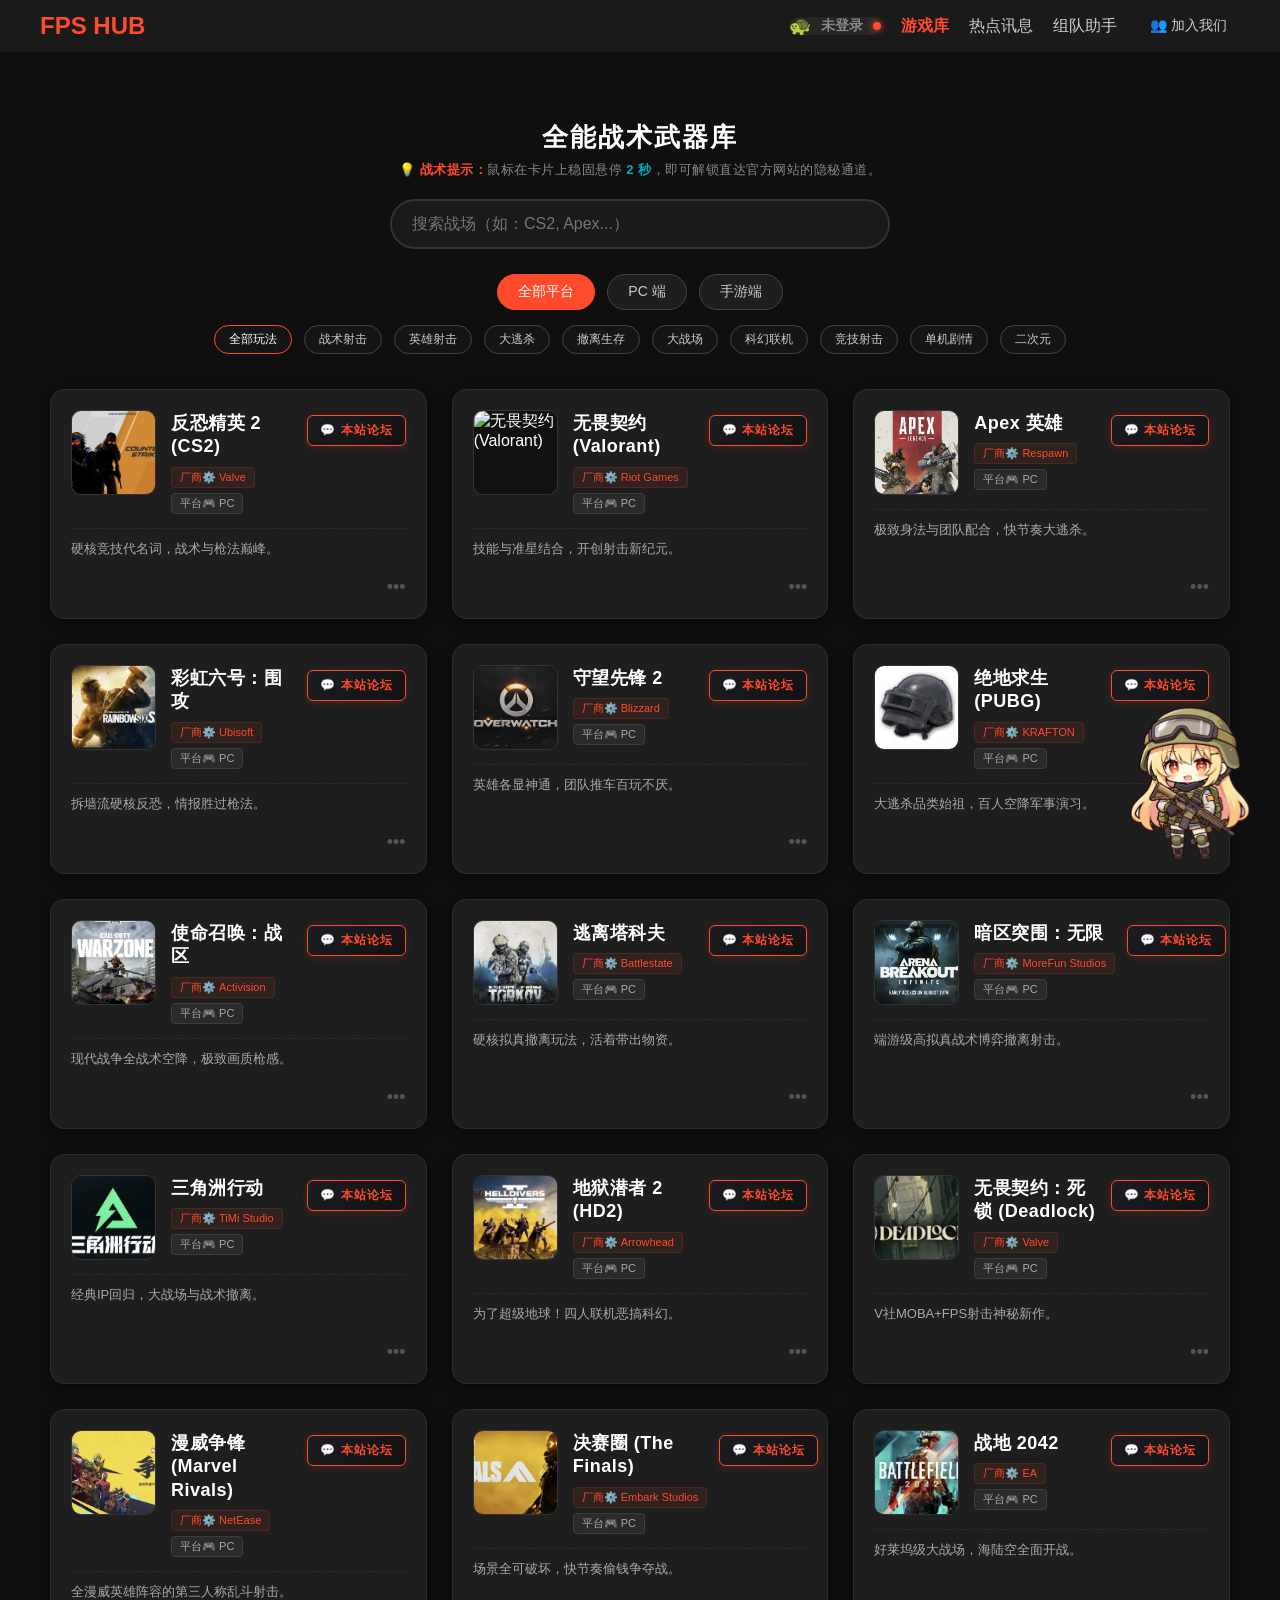
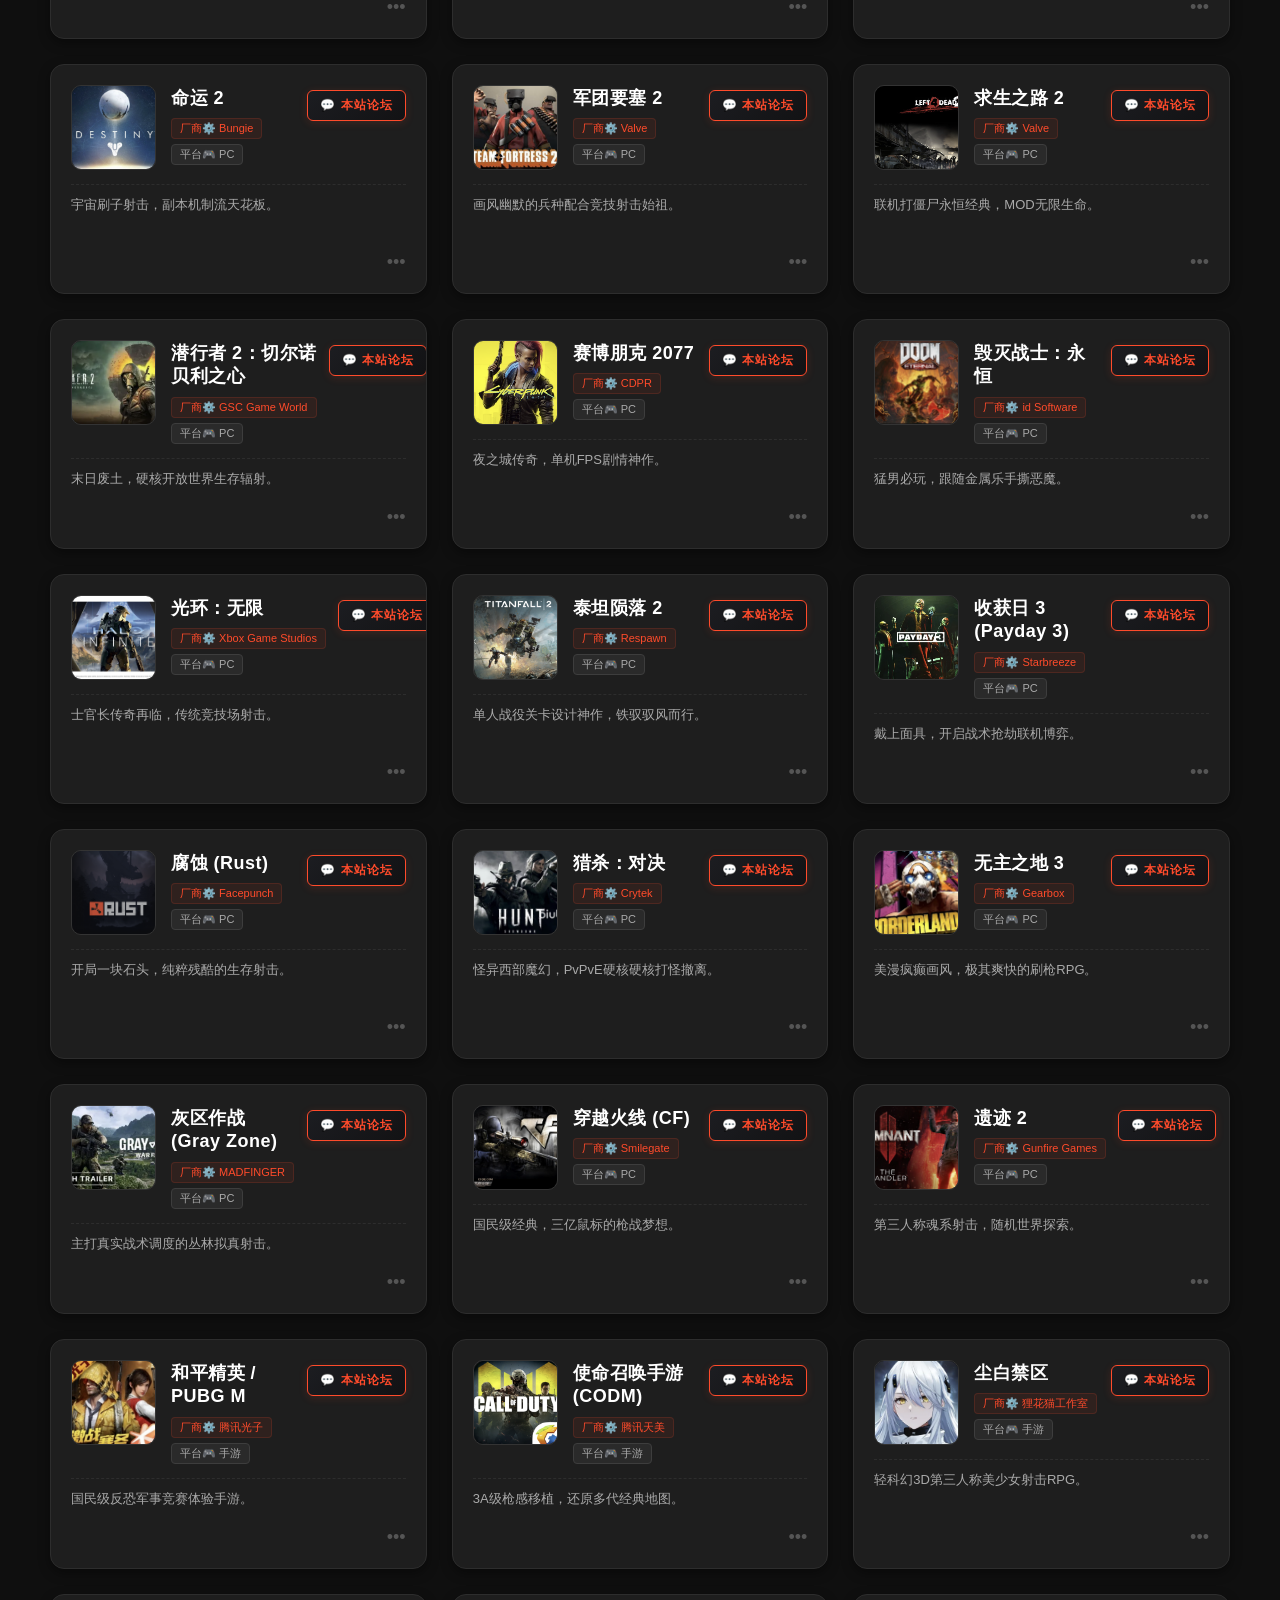
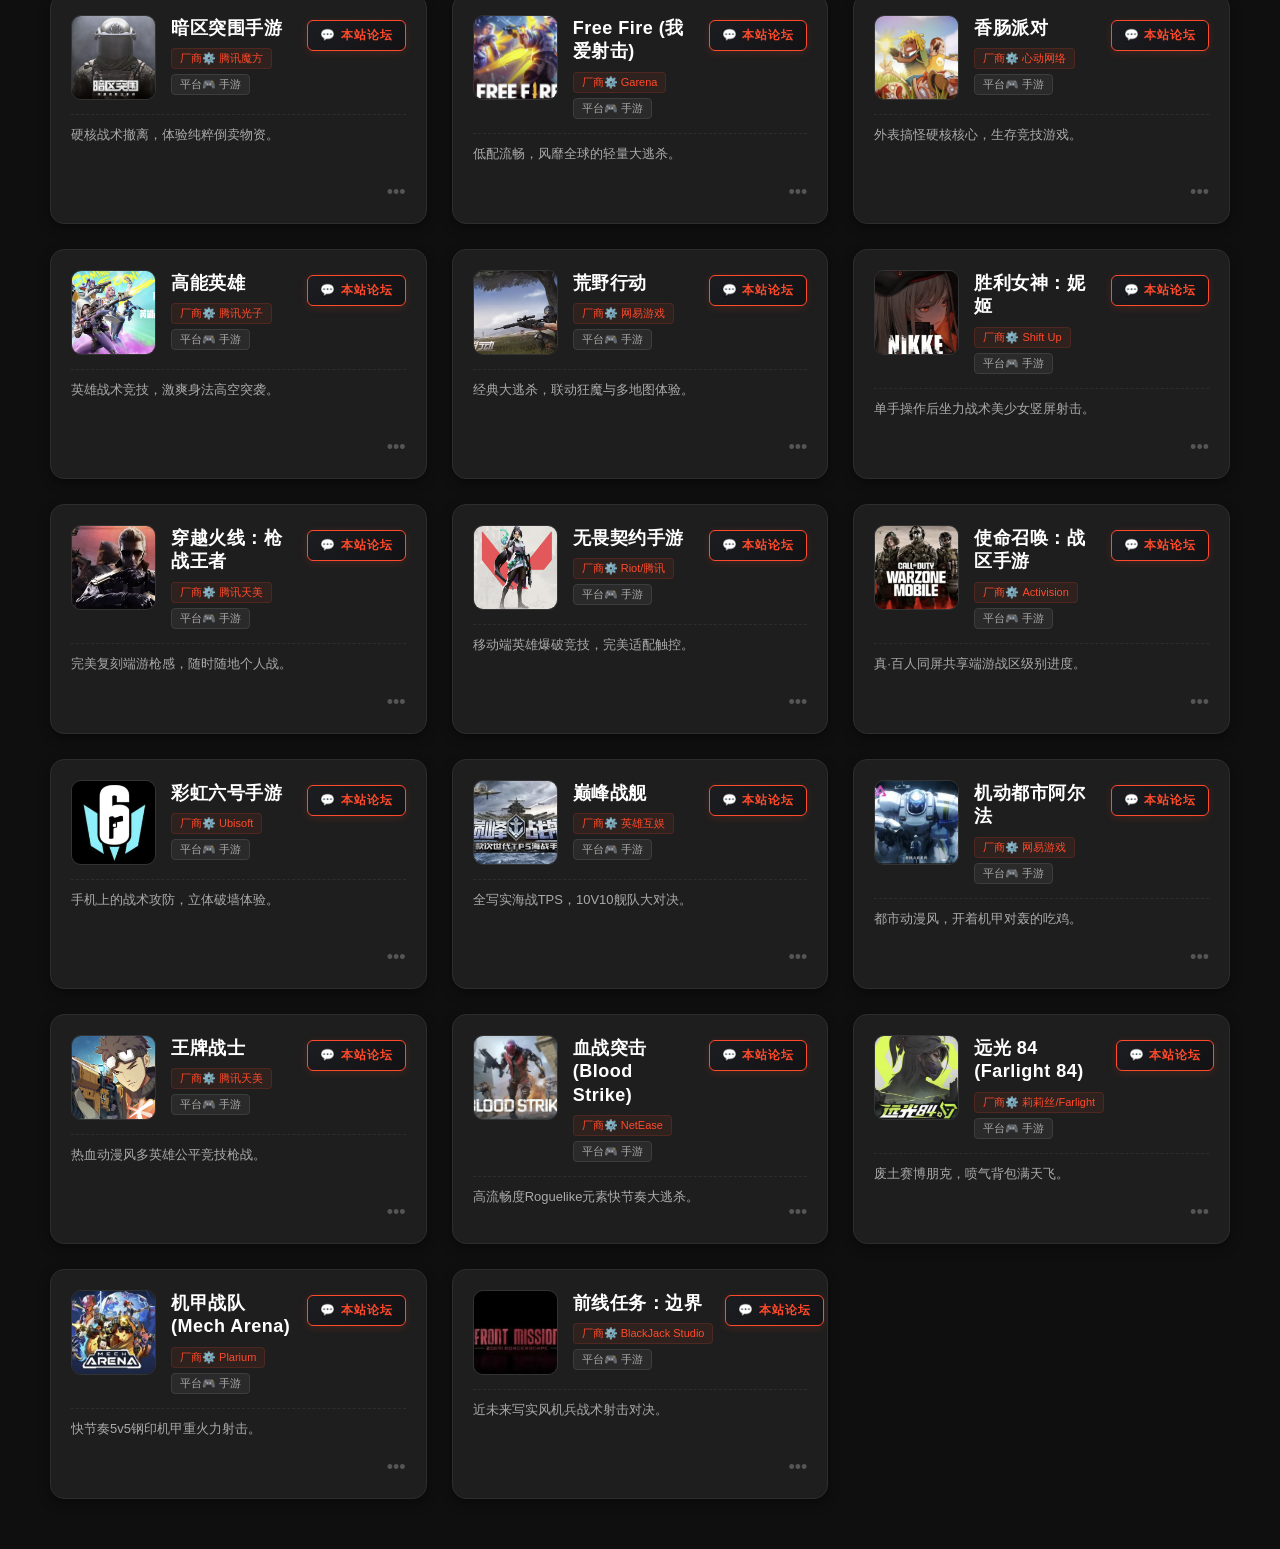
==== games.html @ 97d1cbc4 "Add files via upload" ====
<!DOCTYPE html>
<html lang="zh-CN">
<head>
    <meta charset="UTF-8">
    <meta name="viewport" content="width=device-width, initial-scale=1.0">
    <title>游戏库中心 | FPS Hub</title>
    <link rel="stylesheet" href="./assets/css/style.css">
</head>
<body>
    <nav class="navbar">
        <div class="logo">
            <a href="index.html" style="color: inherit; text-decoration: none;">FPS HUB</a>
        </div>
        
        <ul class="nav-links" style="display: flex; align-items: center; gap: 20px;">
            <li id="userStatusWidget" style="display: flex; align-items: center; gap: 10px; padding: 5px 10px; background: rgba(255,255,255,0.05); border-radius: 20px;">
                <span id="widgetAvatar" style="font-size: 18px; line-height: 1;">🐢</span>
                <span id="widgetUsername" style="color: #ccc; font-size: 14px; font-weight: bold;">未登录</span>
                <span id="widgetDot" style="width: 8px; height: 8px; background-color: #ff4b2b; border-radius: 50%; display: inline-block; box-shadow: 0 0 8px #ff4b2b;"></span>
            </li>

            <li><a href="games.html" style="color: #ff4b2b; font-weight: bold;">游戏库</a></li>
            <li><a href="news.html">热点讯息</a></li>
            <li><a href="match.html">组队助手</a></li>
            
            <li class="nav-join-container">
                <a href="join.html" class="nav-join-btn">👥 加入我们</a>
                
                <div class="nav-join-submenu">
                    <a href="https://qun.qq.com/universal-share/share?ac=1&authKey=jXjnaJmZs3zAfgapzyHPp2ZwPc4QVpMNlYr9Yfo%2BTB949tJ5hzfJ44ekNzn6M8ta&busi_data=eyJncm91cENvZGUiOiI3MDMzOTYwMDYiLCJ0b2tlbiI6IjlsbFM5RTBqVzRQOWlpcWo5WTJKZWQyQnJJNkxzL1hSN0FnbUQyYXUrUEw5eThXWmM2a3VFT09YQXBnSmYzNUQiLCJ1aW4iOiIzNjYxNjg2NTkifQ%3D%3D&data=ZD-B5qIyFcmCADhrLnzD6G_YA5h3e3gyh0UAQoWv2PFkTdUh4Z1ByCwwE3GEmBjM2tm8iiduB4C0uLNukjzBGw&svctype=4&tempid=h5_group_info" target="_blank" class="submenu-item qq-item">
                        <span class="item-icon">💬</span> QQ 交流主群
                    </a>

                    <a href="https://t.me/fps_hub1001" target="_blank" class="submenu-item tg-item">
                         <span class="item-icon">✈️</span> Telegram 频道
                    </a>

                    <a href="https://discord.gg/Z62Keahzv" target="_blank" class="submenu-item discord-item">
                        <span class="item-icon">🎮</span> Discord 社区
                    </a>

                    <a href="https://kook.top/你的真实KOOK链接" target="_blank" class="submenu-item kook-item">
                        <span class="item-icon">🎙️</span> KOOK （未开放
                    </a>
                </div>
            </li>
        </ul>
    </nav>

    <div class="filter-panel">
        <div style="text-align: center; margin-bottom: 20px; font-family: 'Segoe UI', sans-serif;">
            <h1 style="color: #fff; font-size: 26px; letter-spacing: 2px; margin-bottom: 6px; font-weight: bold;">全能战术武器库</h1>
            <p style="color: #888; font-size: 13px; letter-spacing: 0.5px; margin: 0;">
                💡 <span style="color: #ff4b2b; font-weight: bold;">战术提示：</span>鼠标在卡片上稳固悬停 <span style="color: #00adb5; font-weight: bold;">2 秒</span>，即可解锁直达官方网站的隐秘通道。
            </p>
        </div>

        <div class="search-container">
            <input type="text" id="searchInput" placeholder="搜索战场（如：CS2, Apex...）">
            <span class="clear-search" id="clearSearch">&times;</span>
        </div>

        <div class="main-tags">
            <button class="tag-btn active" data-type="all">全部平台</button>
            <button class="tag-btn" data-type="PC">PC 端</button>
            <button class="tag-btn" data-type="手游">手游端</button>
        </div>

        <div class="sub-tags" id="subTagContainer"></div>
    </div>

    <section class="games-library">
        <div class="library-grid" id="libraryGrid"></div>
        <div class="no-results" id="noResults">🚫 抱歉，军械库暂未收录该战场</div>
    </section>

    <div class="toast" id="toast"></div>

    <script src="./assets/js/main.js"></script>
    <script src="./assets/js/games-data.js"></script>
    <script src="./assets/js/games.js"></script>
</body>
</html>
---- assets/css/style.css ----
* {
    margin: 0;
    padding: 0;
    box-sizing: border-box;
    font-family: 'Segoe UI', sans-serif;
}

body {
    background-color: #0f0f0f;
    color: #ffffff;
}

/* ---------- 导航栏 ---------- */
.navbar {
    display: flex;
    justify-content: space-between;
    align-items: center;
    padding: 10px 40px;
    background: #1a1a1a;
    position: fixed;
    top: 0;
    left: 0;
    width: 100%;
    z-index: 10000;
}

.logo {
    font-size: 24px;
    font-weight: bold;
    color: #ff4b2b;
}

.nav-links {
    list-style: none;
    display: flex;
    align-items: center;
    gap: 24px;
}

.nav-links li {
    margin: 0 !important;
    padding: 0 !important;
}

.nav-links a {
    text-decoration: none;
    color: #ccc;
    transition: 0.3s;
}

.nav-links a:hover {
    color: #ff4b2b;
}

/* 加入我们 悬浮菜单 */
.nav-join-container {
    position: relative;
    display: inline-block;
    padding: 5px 0;
    z-index: 9999;
}

.nav-join-btn {
    display: inline-block;
    padding: 6px 12px;
    color: #aaaaaa;
    text-decoration: none;
    font-size: 14px;
    font-weight: 500;
    border: 1px solid transparent;
    border-radius: 6px;
    background: transparent;
    transition: all 0.3s ease;
    transition-delay: 0.2s;
}

.nav-join-container:hover .nav-join-btn {
    color: #ffffff;
    background: rgba(0, 102, 204, 0.1);
    border-color: #0066cc;
    box-shadow: 0 0 12px rgba(0, 102, 204, 0.4);
    transition-delay: 0.3s;
}

.nav-join-submenu {
    position: absolute;
    top: 100%;
    left: 50%;
    transform: translateX(-50%) translateY(-10px);
    width: 160px;
    background: rgba(20, 20, 25, 0.95);
    border: 1px solid #0066cc;
    border-radius: 8px;
    padding: 6px 0;
    box-shadow: 0 10px 30px rgba(0, 0, 0, 0.7), 0 0 15px rgba(0, 102, 204, 0.2);
    opacity: 0;
    pointer-events: none;
    transition: transform 0.3s ease, opacity 0.3s ease;
    transition-delay: 0.2s;
    z-index: 9999;
}

.nav-join-container:hover .nav-join-submenu {
    opacity: 1;
    pointer-events: auto;
    transform: translateX(-50%) translateY(0);
    transition-delay: 0.3s;
}

.submenu-item {
    display: flex;
    align-items: center;
    padding: 10px 16px;
    color: #cccccc;
    text-decoration: none;
    font-size: 13px;
    transition: all 0.2s ease;
}

.submenu-item .item-icon {
    margin-right: 8px;
    font-size: 14px;
}

.submenu-item:hover {
    color: #ffffff;
    background: rgba(0, 102, 204, 0.2);
    padding-left: 20px;
}

/* ---------- 英雄区 ---------- */
.hero {
    height: 60vh;
    padding-top: 74px;
    background: linear-gradient(rgba(0,0,0,0.7), rgba(0,0,0,0.7)), url('../images/toutu.png');
    background-size: cover;
    background-position: center;
    display: flex;
    align-items: center;
    justify-content: center;
    text-align: center;
}

/* ---------- 通用按钮 ---------- */
.btn {
    display: inline-block;
    margin-top: 20px;
    padding: 12px 30px;
    background: #ff4b2b;
    color: white;
    text-decoration: none;
    border-radius: 5px;
    font-weight: bold;
    transition: transform 0.2s ease, background 0.2s ease;
}

.btn:hover {
    transform: scale(1.05);
    background: #ff6247;
}

/* ---------- 首页游戏卡片（旧样式，保留） ---------- */
.games {
    padding: 50px;
    text-align: center;
}

.game-grid {
    display: grid;
    grid-template-columns: repeat(auto-fit, minmax(250px, 1fr));
    gap: 20px;
    margin-top: 30px;
}

.game-card {
    background: #1e1e1e;
    padding: 30px;
    border-radius: 10px;
    border-bottom: 4px solid #ff4b2b;
    transition: transform 0.3s;
}

.game-card:hover {
    transform: translateY(-10px);
}

.view-more-container {
    text-align: center;
    margin: 40px 0 20px;
}

.view-more-btn {
    display: inline-block;
    padding: 12px 35px;
    background: transparent;
    color: #ff4b2b;
    border: 2px solid #ff4b2b;
    border-radius: 30px;
    font-size: 15px;
    font-weight: bold;
    text-decoration: none;
    transition: all 0.3s ease;
}

.view-more-btn:hover {
    background: #ff4b2b;
    color: white;
    box-shadow: 0 0 20px rgba(255, 75, 43, 0.4);
    transform: translateY(-2px);
}

/* 主页游戏卡片霓虹光晕（如果需要保留） */
.home-game-card {
    background: #1a1a1a;
    border-radius: 12px;
    border: 1px solid #2a2a2a;
    transition: all 0.4s cubic-bezier(0.25, 0.8, 0.25, 1);
    position: relative;
    z-index: 1;
}

.home-game-card:hover {
    transform: translateY(-10px) scale(1.04);
    border-color: #00adb5;
    box-shadow: 0 20px 40px rgba(0, 0, 0, 0.6), 
                0 0 25px rgba(0, 173, 181, 0.3),
                0 0 50px rgba(0, 173, 181, 0.1);
}

/* ---------- 登录弹窗 ---------- */
.modal-overlay {
    position: fixed;
    top: 0;
    left: 0;
    width: 100%;
    height: 100%;
    background: rgba(0, 0, 0, 0.85);
    display: flex;
    align-items: center;
    justify-content: center;
    z-index: 1000;
    opacity: 0;
    pointer-events: none;
    transition: opacity 0.3s ease;
}

.modal-overlay.active {
    opacity: 1;
    pointer-events: auto;
}

.login-box {
    background: #1a1a1a;
    padding: 40px;
    border-radius: 12px;
    width: 100%;
    max-width: 400px;
    border: 1px solid #333;
    box-shadow: 0 0 20px rgba(255, 75, 43, 0.2);
    position: relative;
}

.close-btn {
    position: absolute;
    top: 15px;
    right: 20px;
    font-size: 24px;
    color: #666;
    cursor: pointer;
    transition: color 0.2s;
}

.close-btn:hover {
    color: #ff4b2b;
}

.login-box h2 {
    margin-bottom: 25px;
    color: #ff4b2b;
}

.input-group {
    margin-bottom: 20px;
    text-align: left;
}

.input-group label {
    display: block;
    margin-bottom: 8px;
    font-size: 14px;
    color: #aaa;
}

.input-group input {
    width: 100%;
    padding: 12px;
    background: #0f0f0f;
    border: 1px solid #444;
    border-radius: 6px;
    color: white;
    outline: none;
}

.input-group input:focus {
    border-color: #ff4b2b;
}

.form-links {
    display: flex;
    justify-content: space-between;
    margin-bottom: 20px;
    font-size: 13px;
}

.form-links a {
    color: #ff4b2b;
    text-decoration: none;
}

.form-links a:hover {
    text-decoration: underline;
}

.submit-btn {
    width: 100%;
    padding: 12px;
    background: #ff4b2b;
    color: white;
    border: none;
    border-radius: 6px;
    font-weight: bold;
    cursor: pointer;
    transition: 0.2s;
}

.submit-btn:hover {
    background: #ff6247;
}

/* 滑块验证码 */
.captcha-container {
    margin-bottom: 20px;
    background: #0f0f0f;
    padding: 10px;
    border-radius: 6px;
    border: 1px solid #333;
}

.captcha-track {
    height: 40px;
    background: #222;
    border-radius: 20px;
    position: relative;
    display: flex;
    align-items: center;
    justify-content: center;
    color: #666;
    font-size: 13px;
    user-select: none;
}

.captcha-slider {
    width: 40px;
    height: 40px;
    background: #ff4b2b;
    border-radius: 50%;
    position: absolute;
    left: 0;
    top: 0;
    cursor: grab;
    display: flex;
    align-items: center;
    justify-content: center;
    color: white;
    font-weight: bold;
    transition: background 0.2s;
}

.captcha-slider:active {
    cursor: grabbing;
}

.captcha-track.success {
    background: #2e7d32;
    color: #fff;
}

.captcha-track.success .captcha-slider {
    background: #4caf50;
    cursor: not-allowed;
}

/* ---------- 游戏库筛选区 ---------- */
.filter-panel {
    margin-top: 100px;
    padding: 20px 50px;
    text-align: center;
}

.search-container {
    position: relative;
    max-width: 500px;
    margin: 0 auto 25px;
}

.search-container input {
    width: 100%;
    padding: 14px 45px 14px 20px;
    background: #1a1a1a;
    border: 2px solid #333;
    border-radius: 30px;
    color: white;
    font-size: 16px;
    outline: none;
    transition: 0.3s;
}

.search-container input:focus {
    border-color: #ff4b2b;
}

.clear-search {
    position: absolute;
    right: 20px;
    top: 50%;
    transform: translateY(-50%);
    font-size: 22px;
    color: #666;
    cursor: pointer;
    display: none;
}

.clear-search:hover {
    color: white;
}

.main-tags,
.sub-tags {
    margin-bottom: 15px;
    display: flex;
    justify-content: center;
    gap: 12px;
    flex-wrap: wrap;
}

.tag-btn {
    padding: 8px 20px;
    background: #1e1e1e;
    border: 1px solid #444;
    color: #ccc;
    border-radius: 20px;
    cursor: pointer;
    font-size: 14px;
    transition: 0.2s;
}

.tag-btn:hover,
.tag-btn.active {
    background: #ff4b2b;
    border-color: #ff4b2b;
    color: white;
}

.sub-tags .tag-btn {
    font-size: 12px;
    background: #151515;
    padding: 5px 14px;
}

/* ---------- 游戏库卡片网格 ---------- */
.games-library {
    padding: 0 50px 50px;
}

.library-grid {
    display: grid;
    grid-template-columns: repeat(auto-fit, minmax(340px, 1fr));
    gap: 25px;
}

/* ---------- 游戏大卡片（所有状态合并，无重复） ---------- */
.game-big-card {
    position: relative;
    overflow: hidden;
    background: #1e1e1e;
    border-radius: 14px;
    padding: 20px;
    border: 1px solid #2d2d2d;
    display: flex;
    flex-direction: column;
    justify-content: space-between;
    height: 230px;
    box-shadow: 0 4px 12px rgba(0, 0, 0, 0.4);
    transition: transform 0.3s cubic-bezier(0.25, 0.8, 0.25, 1),
                background-color 0.3s ease,
                box-shadow 0.3s ease,
                border-color 0.3s ease;
}

.game-big-card:hover {
    transform: translateY(-8px);
    background: #262626;
    border-color: #ff4b2b;
    box-shadow: 0 16px 32px rgba(0, 0, 0, 0.6), 0 4px 20px rgba(255, 75, 43, 0.2);
}

/* 收藏金色样式 */
.game-big-card.starred {
    border-color: #ffd700;
    box-shadow: 0 4px 15px rgba(255, 215, 0, 0.15);
}

.game-big-card.starred:hover {
    box-shadow: 0 16px 32px rgba(0, 0, 0, 0.6), 0 4px 20px rgba(255, 215, 0, 0.25);
}

.game-big-card.starred .star-icon {
    color: #ffd700 !important;
}

/* 卡片内部内容（虚化层） */
.card-inner-content {
    transition: filter 0.5s ease, opacity 0.5s ease;
    transition-delay: 0s;
}


/* 悬停显示的双按钮遮罩 */
.game-hover-overlay {
    position: absolute;
    top: 0;
    left: 0;
    width: 100%;
    height: 100%;
    background: rgba(10, 10, 12, 0.2);
    display: flex;
    align-items: center;
    justify-content: center;
    z-index: 10;
    opacity: 0;
    pointer-events: none;
    transition: opacity 0.5s ease;
    transition-delay: 0s;
}

.game-big-card:hover .game-hover-overlay {
    opacity: 1;
    pointer-events: auto;
    transition-delay: 1s;
}

.overlay-btn-group {
    display: flex;
    flex-direction: column;
    gap: 15px;
    width: 70%;
}

.overlay-btn {
    padding: 12px 20px;
    border-radius: 8px;
    font-weight: bold;
    font-size: 14px;
    cursor: pointer;
    border: none;
    letter-spacing: 1px;
    transition: all 0.2s ease;
    box-shadow: 0 4px 15px rgba(0, 0, 0, 0.5);
}

.forum-btn {
    background: linear-gradient(135deg, #00adb5, #00fff2);
    color: #000;
}

.forum-btn:hover {
    box-shadow: 0 0 15px rgba(0, 173, 181, 0.6);
    transform: translateY(-2px);
}

.official-btn {
    background: linear-gradient(135deg, #ff4b2b, #ff416c);
    color: #fff;
}

.official-btn:hover {
    box-shadow: 0 0 15px rgba(255, 75, 43, 0.6);
    transform: translateY(-2px);
}

/* 卡片主体布局 */
.card-main-body {
    display: flex;
    align-items: flex-start;
    gap: 16px;
}

.game-img-wrapper {
    width: 85px;
    height: 85px;
    border-radius: 10px;
    overflow: hidden;
    flex-shrink: 0;
    background: #111;
    border: 1px solid #333;
}

.game-card-img {
    width: 100%;
    height: 100%;
    object-fit: cover;
    transition: transform 0.5s cubic-bezier(0.25, 0.8, 0.25, 1);
}

.game-big-card:hover .game-card-img {
    transform: scale(1.08);
}

.card-right-info {
    display: flex;
    flex-direction: column;
    gap: 8px;
    text-align: left;
}

.game-card-title {
    font-size: 18px;
    font-weight: 700;
    color: #ffffff;
    line-height: 1.3;
    letter-spacing: 0.5px;
}

.game-card-meta {
    display: flex;
    flex-direction: column;
    gap: 5px;
}

.meta-dev {
    font-size: 11px;
    color: #ff4b2b;
    background: rgba(255, 75, 43, 0.08);
    padding: 2px 8px;
    border-radius: 4px;
    width: max-content;
    border: 1px solid rgba(255, 75, 43, 0.15);
}

.meta-platform {
    font-size: 11px;
    color: #aaa;
    background: #2a2a2a;
    padding: 2px 8px;
    border-radius: 4px;
    width: max-content;
    border: 1px solid #3d3d3d;
}

.game-card-desc {
    font-size: 13px;
    color: #aaaaaa;
    text-align: left;
    line-height: 1.5;
    margin-top: 15px;
    padding-top: 10px;
    border-top: 1px dashed #2d2d2d;
    display: -webkit-box;
    -webkit-line-clamp: 2;
    -webkit-box-orient: vertical;
    overflow: hidden;
}

/* 右下角三个点与菜单 */
.card-actions {
    position: absolute;
    bottom: 15px;
    right: 15px;
    z-index: 20;
    pointer-events: auto;
}

.three-dots {
    font-size: 18px;
    color: #555;
    cursor: pointer;
    padding: 5px;
    user-select: none;
    transition: color 0.2s;
}

.three-dots:hover {
    color: #ff4b2b;
}

.action-menu {
    position: absolute;
    bottom: 30px;
    right: 0;
    background: #252525;
    border: 1px solid #3d3d3d;
    border-radius: 8px;
    width: 110px;
    box-shadow: 0 10px 25px rgba(0,0,0,0.5);
    display: none;
    z-index: 30;
    overflow: hidden;
}

.card-actions:hover .action-menu {
    display: block;
}

.menu-item {
    padding: 10px 12px;
    font-size: 12px;
    color: #ccc;
    cursor: pointer;
    display: flex;
    align-items: center;
    gap: 8px;
    transition: 0.2s;
}

.menu-item:hover {
    background: #ff4b2b;
    color: white;
}

/* 无结果提示 */
.no-results {
    display: none;
    text-align: center;
    font-size: 18px;
    color: #666;
    padding: 50px 0;
}

/* Toast 提示 */
.toast {
    position: fixed;
    bottom: 30px;
    right: 30px;
    background: #2e7d32;
    color: white;
    padding: 12px 25px;
    border-radius: 8px;
    font-weight: bold;
    box-shadow: 0 8px 24px rgba(0,0,0,0.4);
    z-index: 2000;
    opacity: 0;
    transform: translateY(20px);
    transition: all 0.3s cubic-bezier(0.25, 0.8, 0.25, 1);
    pointer-events: none;
}

.toast.show {
    opacity: 1;
    transform: translateY(0);
}

/* 可爱弹窗 */
.cute-modal-mask {
    position: fixed;
    top: 0; left: 0; width: 100%; height: 100%;
    background: rgba(0, 0, 0, 0.75);
    backdrop-filter: blur(8px);
    display: flex; justify-content: center; align-items: center;
    z-index: 10000;
    animation: fadeIn 0.3s ease;
}

.cute-modal-box {
    background: #222222;
    border: 2px solid #ff4b2b;
    border-radius: 20px;
    padding: 35px 30px;
    width: 90%; max-width: 400px;
    text-align: center;
    box-shadow: 0 15px 50px rgba(255, 75, 43, 0.3);
    position: relative;
    animation: popIn 0.4s cubic-bezier(0.175, 0.885, 0.32, 1.275);
}

.cute-modal-avatar {
    font-size: 45px; margin-bottom: 15px;
    animation: bounce 2s infinite;
}

.cute-modal-box h3 { color: white; font-size: 20px; margin-bottom: 12px; }
.cute-modal-box p { color: #bbb; font-size: 14px; line-height: 1.6; margin-bottom: 25px; }

.cute-modal-btns { display: flex; flex-direction: column; gap: 12px; }

.cute-btn-primary {
    background: linear-gradient(135deg, #ff4b2b, #ff416c);
    color: white; border: none; padding: 12px; border-radius: 25px;
    font-weight: bold; cursor: pointer; transition: 0.2s; font-size: 14px;
}

.cute-btn-primary:hover {
    transform: translateY(-2px); box-shadow: 0 5px 15px rgba(255, 75, 43, 0.4);
}

.cute-btn-secondary {
    background: transparent; color: #888; border: 1px solid #444;
    padding: 10px; border-radius: 25px; cursor: pointer; transition: 0.2s; font-size: 13px;
}

.cute-btn-secondary:hover {
    color: white; border-color: white; background: #2a2a2a;
}

.cute-modal-mask.fade-out {
    opacity: 0; transform: scale(0.9); transition: all 0.3s ease;
}

@keyframes fadeIn { from { opacity: 0; } to { opacity: 1; } }
@keyframes popIn { from { opacity: 0; transform: scale(0.8); } to { opacity: 1; transform: scale(1); } }
@keyframes bounce { 0%, 100% { transform: translateY(0); } 50% { transform: translateY(-8px); } }

/* ---------- 页脚 ---------- */
footer {
    text-align: center;
    padding: 40px;
    background: #1a1a1a;
    font-size: 14px;
    color: #666;
}
/* 主页扩充专属微特效 */
@keyframes modalSlideUp {
    from {
        transform: translateY(30px);
        opacity: 0;
    }
    to {
        transform: translateY(0);
        opacity: 1;
    }
}

@keyframes pulseGlow {
    0% { transform: scale(1); filter: drop-shadow(0 0 2px rgba(255,255,255,0.1)); }
    100% { transform: scale(1.08); filter: drop-shadow(0 0 15px rgba(0,173,181,0.5)); }
}

/* ==========================================================================
   FPS Hub 主页视觉优化版（修复圆角与悬停 Bug）
   ========================================================================== */

/* 1. 全局公用圆角按钮规范 */
.view-more-btn-cyber {
    display: inline-block;
    padding: 12px 36px;
    border: 1px solid #ff4b2b;
    color: #ff4b2b;
    text-decoration: none;
    font-size: 14px;
    font-weight: bold;
    letter-spacing: 1px;
    border-radius: 25px; /* 统一改为圆润胶囊形态 */
    transition: all 0.3s cubic-bezier(0.25, 0.46, 0.45, 0.94);
}
.view-more-btn-cyber:hover {
    background: #ff4b2b;
    color: #fff !important;
    box-shadow: 0 0 20px rgba(255, 75, 43, 0.4);
    transform: translateY(-2px);
}

/* 2. 传送弹窗按钮圆角优化 */
.cyber-portal-btn {
    display: block;
    padding: 16px;
    font-size: 15px;
    font-weight: bold;
    text-decoration: none;
    border-radius: 8px; /* 柔和圆角 */
    transition: all 0.25s ease;
}
.cyber-portal-btn.official {
    background: #ff4b2b;
    color: #fff;
}
.cyber-portal-btn.official:hover {
    background: #ff6044;
    box-shadow: 0 0 20px rgba(255, 75, 43, 0.4);
    transform: translateY(-2px);
}
.cyber-portal-btn.forum {
    background: #1c1d21;
    color: #ff4b2b;
    border: 1px solid #ff4b2b;
}
.cyber-portal-btn.forum:hover {
    background: rgba(255, 75, 43, 0.08);
    transform: translateY(-2px);
}

/* 3. 组队沙盘按钮圆角化 */
.sandbox-btn-cyber {
    padding: 10px 25px;
    background: #1a1b1f;
    border: 1px solid #333;
    color: #888;
    font-weight: bold;
    font-size: 14px;
    border-radius: 6px; /* 柔和圆角 */
    cursor: pointer;
    transition: all 0.2s ease;
}
.sandbox-btn-cyber:hover, .sandbox-btn-cyber.active {
    background: #ff4b2b;
    border-color: #ff4b2b;
    color: #fff;
    box-shadow: 0 0 15px rgba(255,75,43,0.3);
}

/* 4. 组队助手大呼叫按钮优化 */
.giant-cyber-btn {
    display: inline-block;
    padding: 18px 50px;
    background: #ff4b2b;
    color: #fff;
    font-size: 16px;
    font-weight: bold;
    letter-spacing: 1px;
    text-decoration: none;
    border-radius: 30px; /* 大圆角胶囊设计，完美契合原有UI */
    transition: all 0.3s ease;
    box-shadow: 0 8px 25px rgba(255, 75, 43, 0.25);
}
.giant-cyber-btn:hover {
    transform: translateY(-3px) scale(1.02);
    box-shadow: 0 12px 35px rgba(255, 75, 43, 0.45);
}

/* 5. 加入我们：社交卡片圆角及黑块 Bug 修复 */
.premium-join-card {
    background: linear-gradient(145deg, #121214 0%, #18191d 100%);
    border: 1px solid rgba(255,255,255,0.03);
    padding: 45px 35px;
    width: 280px;
    text-decoration: none;
    display: block;
    border-radius: 12px; /* 匹配整体UI的柔和外框 */
    transition: all 0.4s cubic-bezier(0.165, 0.84, 0.44, 1);
    box-shadow: 0 10px 30px rgba(0,0,0,0.2);
}
.premium-join-card .card-icon {
    font-size: 40px;
    margin-bottom: 20px;
}
.premium-join-card h4 {
    color: #fff;
    font-size: 18px;
    margin: 0 0 12px 0;
}
.premium-join-card p {
    color: #777;
    font-size: 13px;
    line-height: 1.6;
    margin: 0 0 30px 0;
    min-height: 55px;
}

/* 🚨 核心修复：重塑 Action Tag 状态，彻底移除 currentColor 导致的变黑 Bug */
.premium-join-card .action-tag {
    display: inline-block;
    padding: 8px 20px;
    background: transparent;
    border-radius: 20px; /* 胶囊小标签 */
    font-size: 12px;
    font-weight: bold;
    letter-spacing: 1px;
    transition: all 0.3s ease;
}

/* 分门别类的独立悬停配色机制 */
.qq-card .action-tag { border: 1px solid rgba(30,144,255,0.4); color: #1e90ff; }
.tg-card .action-tag { border: 1px solid rgba(0,136,204,0.4); color: #0088cc; }
.discord-card .action-tag { border: 1px solid rgba(88,101,242,0.4); color: #5865F2; }

.premium-join-card:hover {
    transform: translateY(-8px);
}
.qq-card:hover { border-color: #1e90ff; box-shadow: 0 15px 30px rgba(30,144,255,0.15); }
.tg-card:hover { border-color: #0088cc; box-shadow: 0 15px 30px rgba(0,136,204,0.15); }
.discord-card:hover { border-color: #5865F2; box-shadow: 0 15px 30px rgba(88,101,242,0.15); }

/* 悬停时按钮内部着色，保持文字为白色，绝不变黑 */
.qq-card:hover .action-tag { background: #1e90ff; color: #fff !important; }
.tg-card:hover .action-tag { background: #0088cc; color: #fff !important; }
.discord-card:hover .action-tag { background: #5865F2; color: #fff !important; }

/* 确保主页的战场卡片在小屏幕上严格遵循 315px 宽度不被撑开 */
.home-game-card {
    max-width: 315px !important;
    min-width: 280px !important; /* 允许在极小手机屏上略微缩小，但绝不超宽换行 */
}
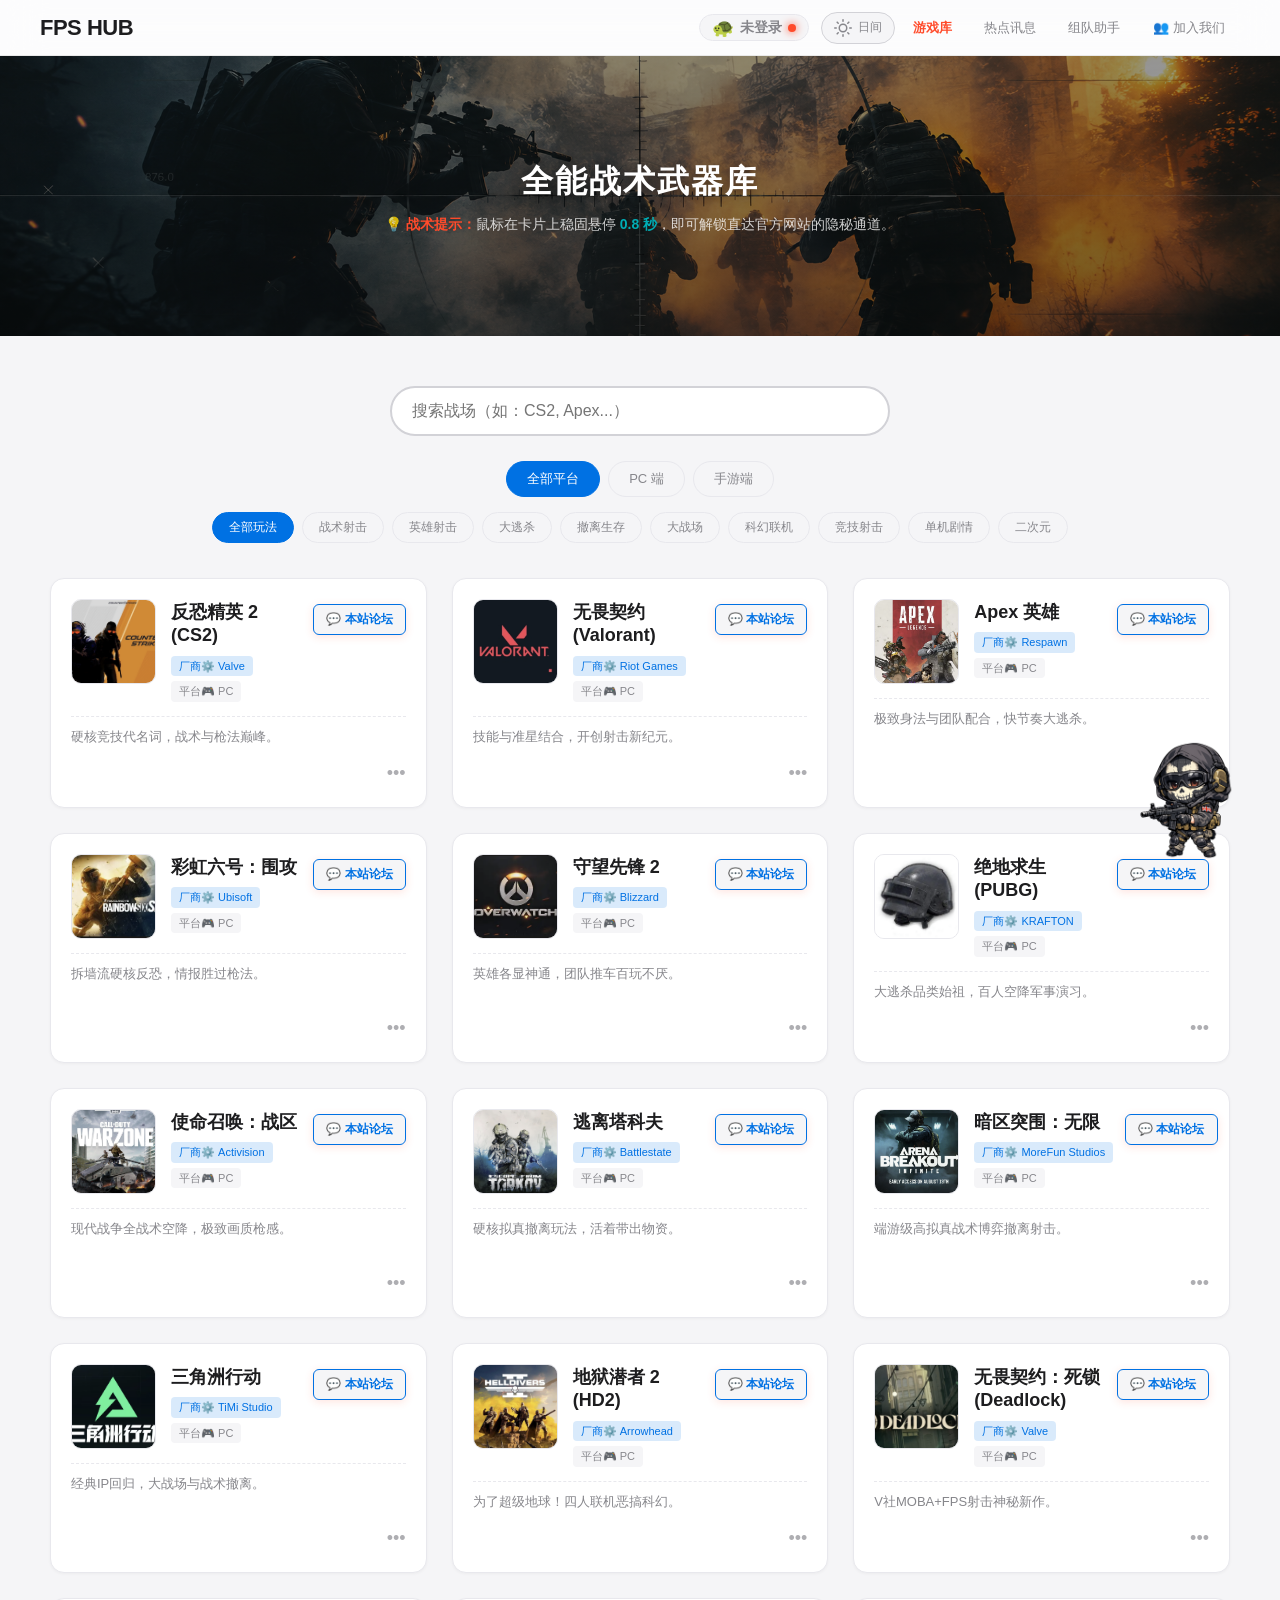
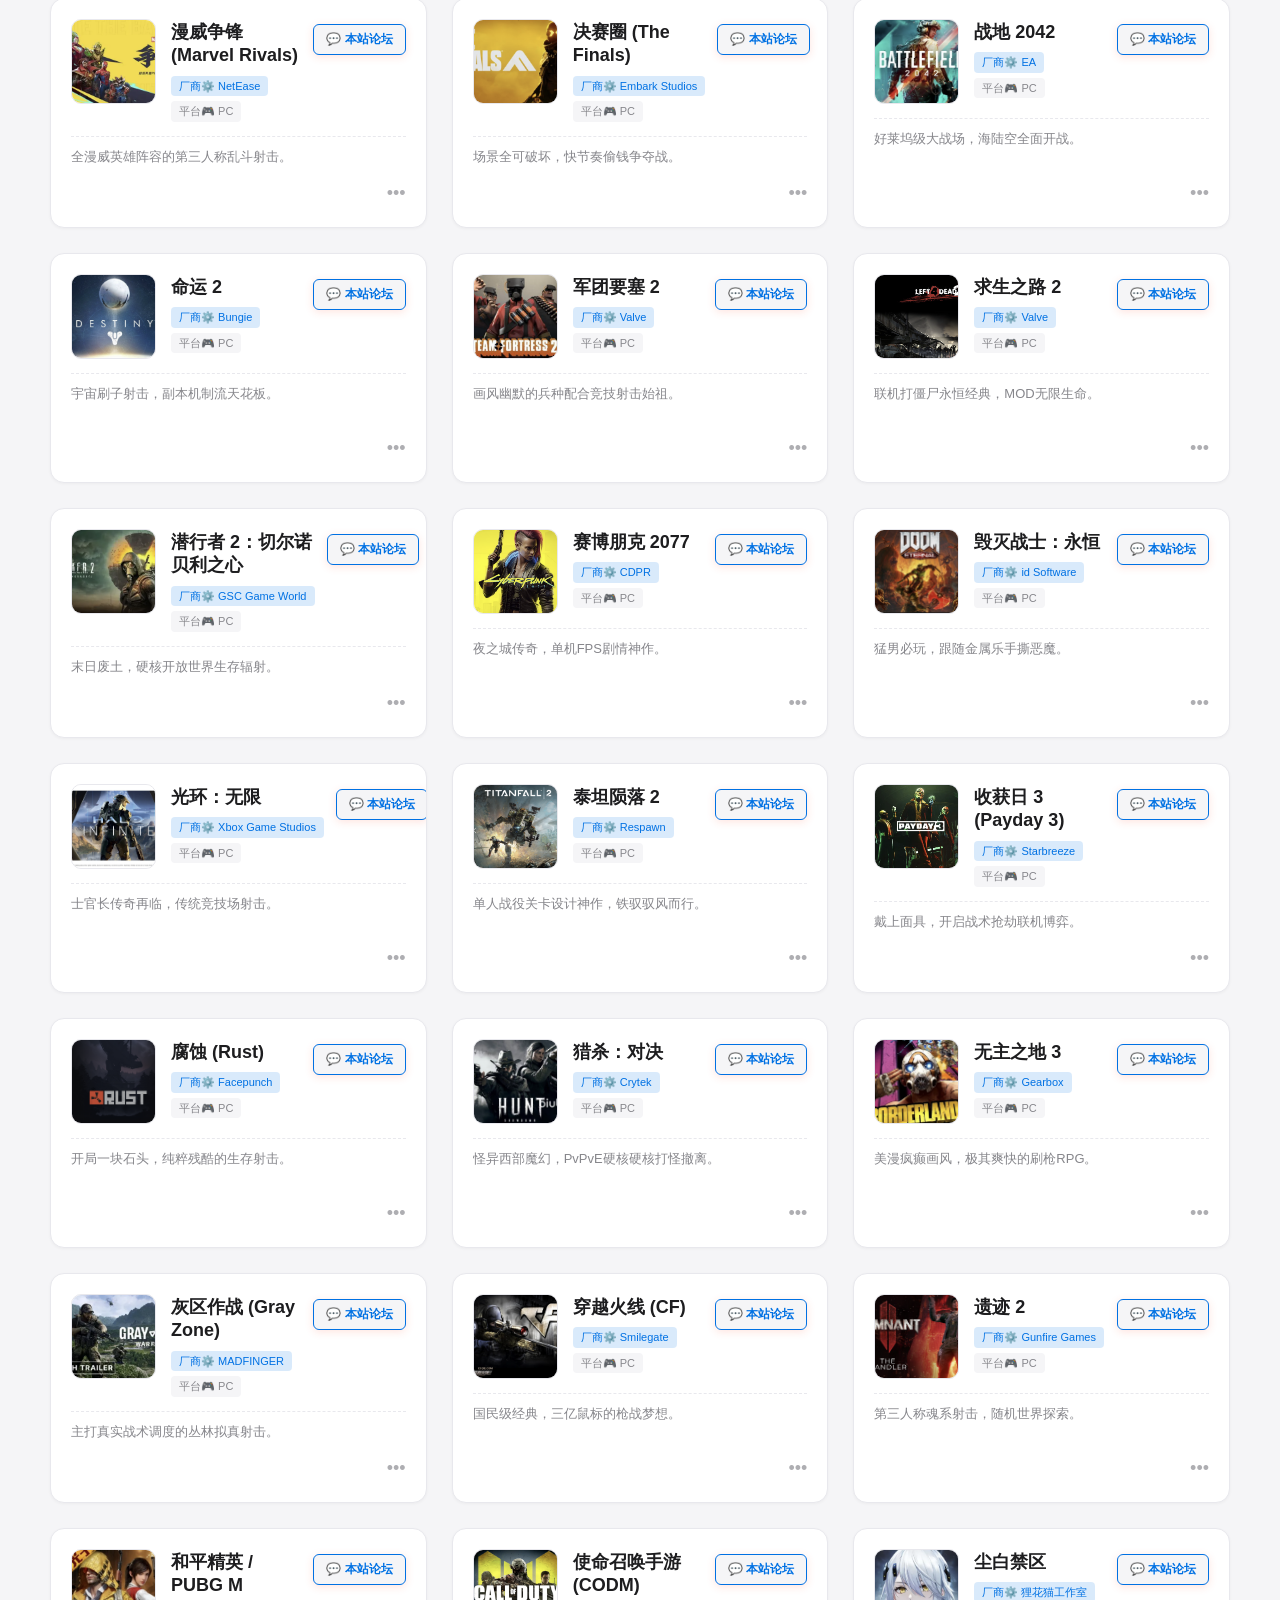
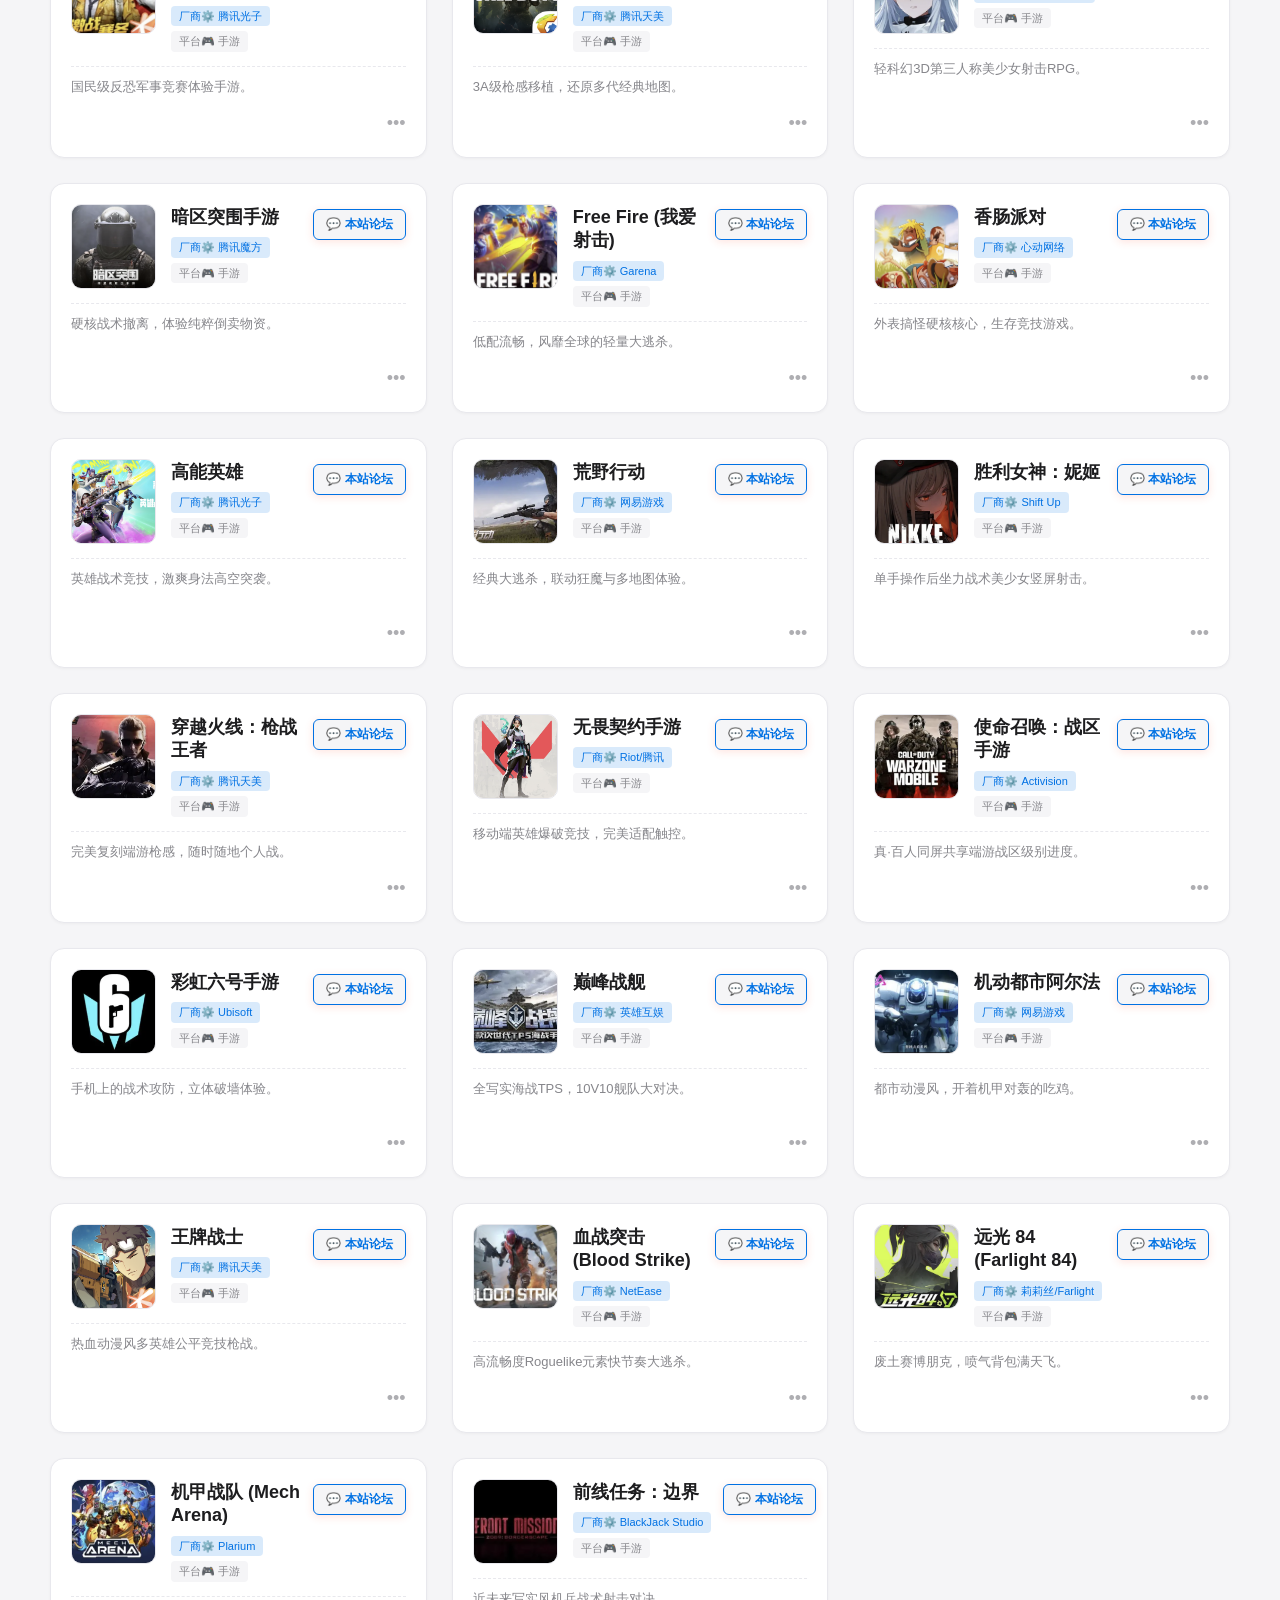
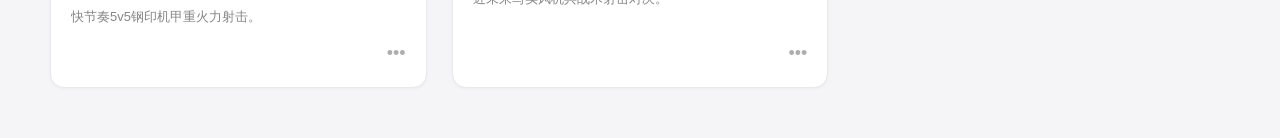
==== commit 527fed62: "Update FPS Hub website - full refresh" ====
--- a/games.html
+++ b/games.html
@@ -1,83 +1,93 @@
-<!DOCTYPE html>
-<html lang="zh-CN">
-<head>
-    <meta charset="UTF-8">
-    <meta name="viewport" content="width=device-width, initial-scale=1.0">
-    <title>游戏库中心 | FPS Hub</title>
-    <link rel="stylesheet" href="./assets/css/style.css">
-</head>
-<body>
-    <nav class="navbar">
-        <div class="logo">
-            <a href="index.html" style="color: inherit; text-decoration: none;">FPS HUB</a>
-        </div>
-        
-        <ul class="nav-links" style="display: flex; align-items: center; gap: 20px;">
-            <li id="userStatusWidget" style="display: flex; align-items: center; gap: 10px; padding: 5px 10px; background: rgba(255,255,255,0.05); border-radius: 20px;">
-                <span id="widgetAvatar" style="font-size: 18px; line-height: 1;">🐢</span>
-                <span id="widgetUsername" style="color: #ccc; font-size: 14px; font-weight: bold;">未登录</span>
-                <span id="widgetDot" style="width: 8px; height: 8px; background-color: #ff4b2b; border-radius: 50%; display: inline-block; box-shadow: 0 0 8px #ff4b2b;"></span>
-            </li>
-
-            <li><a href="games.html" style="color: #ff4b2b; font-weight: bold;">游戏库</a></li>
-            <li><a href="news.html">热点讯息</a></li>
-            <li><a href="match.html">组队助手</a></li>
-            
-            <li class="nav-join-container">
-                <a href="join.html" class="nav-join-btn">👥 加入我们</a>
-                
-                <div class="nav-join-submenu">
-                    <a href="https://qun.qq.com/universal-share/share?ac=1&authKey=jXjnaJmZs3zAfgapzyHPp2ZwPc4QVpMNlYr9Yfo%2BTB949tJ5hzfJ44ekNzn6M8ta&busi_data=eyJncm91cENvZGUiOiI3MDMzOTYwMDYiLCJ0b2tlbiI6IjlsbFM5RTBqVzRQOWlpcWo5WTJKZWQyQnJJNkxzL1hSN0FnbUQyYXUrUEw5eThXWmM2a3VFT09YQXBnSmYzNUQiLCJ1aW4iOiIzNjYxNjg2NTkifQ%3D%3D&data=ZD-B5qIyFcmCADhrLnzD6G_YA5h3e3gyh0UAQoWv2PFkTdUh4Z1ByCwwE3GEmBjM2tm8iiduB4C0uLNukjzBGw&svctype=4&tempid=h5_group_info" target="_blank" class="submenu-item qq-item">
-                        <span class="item-icon">💬</span> QQ 交流主群
-                    </a>
-
-                    <a href="https://t.me/fps_hub1001" target="_blank" class="submenu-item tg-item">
-                         <span class="item-icon">✈️</span> Telegram 频道
-                    </a>
-
-                    <a href="https://discord.gg/Z62Keahzv" target="_blank" class="submenu-item discord-item">
-                        <span class="item-icon">🎮</span> Discord 社区
-                    </a>
-
-                    <a href="https://kook.top/你的真实KOOK链接" target="_blank" class="submenu-item kook-item">
-                        <span class="item-icon">🎙️</span> KOOK （未开放
-                    </a>
-                </div>
-            </li>
-        </ul>
-    </nav>
-
-    <div class="filter-panel">
-        <div style="text-align: center; margin-bottom: 20px; font-family: 'Segoe UI', sans-serif;">
-            <h1 style="color: #fff; font-size: 26px; letter-spacing: 2px; margin-bottom: 6px; font-weight: bold;">全能战术武器库</h1>
-            <p style="color: #888; font-size: 13px; letter-spacing: 0.5px; margin: 0;">
-                💡 <span style="color: #ff4b2b; font-weight: bold;">战术提示：</span>鼠标在卡片上稳固悬停 <span style="color: #00adb5; font-weight: bold;">2 秒</span>，即可解锁直达官方网站的隐秘通道。
-            </p>
-        </div>
-
-        <div class="search-container">
-            <input type="text" id="searchInput" placeholder="搜索战场（如：CS2, Apex...）">
-            <span class="clear-search" id="clearSearch">&times;</span>
-        </div>
-
-        <div class="main-tags">
-            <button class="tag-btn active" data-type="all">全部平台</button>
-            <button class="tag-btn" data-type="PC">PC 端</button>
-            <button class="tag-btn" data-type="手游">手游端</button>
-        </div>
-
-        <div class="sub-tags" id="subTagContainer"></div>
-    </div>
-
-    <section class="games-library">
-        <div class="library-grid" id="libraryGrid"></div>
-        <div class="no-results" id="noResults">🚫 抱歉，军械库暂未收录该战场</div>
-    </section>
-
-    <div class="toast" id="toast"></div>
-
-    <script src="./assets/js/main.js"></script>
-    <script src="./assets/js/games-data.js"></script>
-    <script src="./assets/js/games.js"></script>
-</body>
-</html>+﻿<!DOCTYPE html>
+<html lang="zh-CN">
+<head>
+  <!-- Prevent FOUC: set theme before first paint -->
+  <script>
+    (function(){
+      var t = localStorage.getItem('fpshub-theme');
+      if (t) document.documentElement.setAttribute('data-theme', t);
+    })();
+  </script>
+
+    <meta charset="UTF-8">
+    <link rel="icon" type="image/jpeg" href="./assets/images/favicon.jpg">
+    <meta name="viewport" content="width=device-width, initial-scale=1.0">
+    <title>游戏库中心 | FPS Hub</title>
+    <link rel="stylesheet" href="./assets/css/style.css">
+</head>
+<body>
+    <nav class="navbar">
+        <div class="logo">
+            <a href="index.html" style="color: inherit; text-decoration: none;">FPS HUB</a>
+        </div>
+        
+        <ul class="nav-links">
+            <li id="userStatusWidget" style="display: flex; align-items: center; gap: 10px; padding: 5px 10px; background: rgba(255,255,255,0.05); border-radius: 20px;">
+                <span id="widgetAvatar" style="font-size: 18px; line-height: 1;">🐢</span>
+                <span id="widgetUsername" style="color: #ccc; font-size: 14px; font-weight: bold;">未登录</span>
+                <span id="widgetDot" style="width: 8px; height: 8px; background-color: #ff4b2b; border-radius: 50%; display: inline-block; box-shadow: 0 0 8px #ff4b2b;"></span>
+            </li>
+            <li><button id="themeToggleBtn" class="theme-toggle-btn" onclick="toggleTheme(); return false;" title="切换主题"><span class="toggle-icon"></span><span class="toggle-label">??</span></button></li>
+
+            <li><a href="games.html" style="color: #ff4b2b; font-weight: bold;">游戏库</a></li>
+            <li><a href="news.html">热点讯息</a></li>
+            <li><a href="match.html">组队助手</a></li>
+            
+            <li class="nav-join-container">
+                <a href="join.html" class="nav-join-btn">👥 加入我们</a>
+                
+                <div class="nav-join-submenu">
+                    <a href="https://qun.qq.com/universal-share/share?ac=1&authKey=jXjnaJmZs3zAfgapzyHPp2ZwPc4QVpMNlYr9Yfo%2BTB949tJ5hzfJ44ekNzn6M8ta&busi_data=eyJncm91cENvZGUiOiI3MDMzOTYwMDYiLCJ0b2tlbiI6IjlsbFM5RTBqVzRQOWlpcWo5WTJKZWQyQnJJNkxzL1hSN0FnbUQyYXUrUEw5eThXWmM2a3VFT09YQXBnSmYzNUQiLCJ1aW4iOiIzNjYxNjg2NTkifQ%3D%3D&data=ZD-B5qIyFcmCADhrLnzD6G_YA5h3e3gyh0UAQoWv2PFkTdUh4Z1ByCwwE3GEmBjM2tm8iiduB4C0uLNukjzBGw&svctype=4&tempid=h5_group_info" target="_blank" class="submenu-item qq-item">
+                        <span class="item-icon">💬</span> QQ 交流主群
+                    </a>
+
+                    <a href="https://t.me/fps_hub1001" target="_blank" class="submenu-item tg-item">
+                         <span class="item-icon">✈️</span> Telegram 频道
+                    </a>
+
+                    <a href="https://discord.gg/Z62Keahzv" target="_blank" class="submenu-item discord-item">
+                        <span class="item-icon">🎮</span> Discord 社区
+                    </a>
+
+                    <a href="#" target="_blank" class="submenu-item kook-item">
+                        <span class="item-icon">🎙️</span> KOOK （未开放
+                    </a>
+                </div>
+            </li>
+        </ul>
+    </nav>
+
+    <div style="height: 280px; margin-top: 56px; background: linear-gradient(rgba(0,0,0,0.4),rgba(0,0,0,0.55)), url('./assets/images/games-header-bg.png'); background-size: cover; background-position: center; display: flex; flex-direction: column; align-items: center; justify-content: center; text-align: center;">
+        <h1 style="color: #fff; font-size: 32px; letter-spacing: 2px; font-weight: 700; text-shadow: 0 2px 12px rgba(0,0,0,0.4); margin-bottom: 8px;">全能战术武器库</h1>
+        <p style="color: rgba(255,255,255,0.8); font-size: 14px; max-width: 600px; line-height: 1.6;">
+            💡 <span style="color: #ff4b2b; font-weight: bold;">战术提示：</span>鼠标在卡片上稳固悬停 <span style="color: #00adb5; font-weight: bold;">0.8 秒</span>，即可解锁直达官方网站的隐秘通道。
+        </p>
+    </div>
+
+    <div class="filter-panel">
+        <div class="search-container">
+            <input type="text" id="searchInput" placeholder="搜索战场（如：CS2, Apex...）">
+            <span class="clear-search" id="clearSearch">&times;</span>
+        </div>
+
+        <div class="main-tags">
+            <button class="tag-btn active" data-type="all">全部平台</button>
+            <button class="tag-btn" data-type="PC">PC 端</button>
+            <button class="tag-btn" data-type="手游">手游端</button>
+        </div>
+
+        <div class="sub-tags" id="subTagContainer"></div>
+    </div>
+
+    <section class="games-library">
+        <div class="library-grid" id="libraryGrid"></div>
+        <div class="no-results" id="noResults">🚫 抱歉，军械库暂未收录该战场</div>
+    </section>
+
+    <div class="toast" id="toast"></div>
+
+    <script src="./assets/js/main.js"></script>
+    <script src="./assets/js/games-data.js"></script>
+    <script src="./assets/js/games.js"></script>
+</body>
+</html>
--- a/assets/css/style.css
+++ b/assets/css/style.css
@@ -1,1000 +1,850 @@
-* {
-    margin: 0;
-    padding: 0;
-    box-sizing: border-box;
-    font-family: 'Segoe UI', sans-serif;
-}
-
-body {
-    background-color: #0f0f0f;
-    color: #ffffff;
-}
-
-/* ---------- 导航栏 ---------- */
-.navbar {
-    display: flex;
-    justify-content: space-between;
-    align-items: center;
-    padding: 10px 40px;
-    background: #1a1a1a;
-    position: fixed;
-    top: 0;
-    left: 0;
-    width: 100%;
-    z-index: 10000;
-}
-
-.logo {
-    font-size: 24px;
-    font-weight: bold;
-    color: #ff4b2b;
-}
-
-.nav-links {
-    list-style: none;
-    display: flex;
-    align-items: center;
-    gap: 24px;
-}
-
-.nav-links li {
-    margin: 0 !important;
-    padding: 0 !important;
-}
-
-.nav-links a {
-    text-decoration: none;
-    color: #ccc;
-    transition: 0.3s;
-}
-
-.nav-links a:hover {
-    color: #ff4b2b;
-}
-
-/* 加入我们 悬浮菜单 */
-.nav-join-container {
-    position: relative;
-    display: inline-block;
-    padding: 5px 0;
-    z-index: 9999;
-}
-
-.nav-join-btn {
-    display: inline-block;
-    padding: 6px 12px;
-    color: #aaaaaa;
-    text-decoration: none;
-    font-size: 14px;
-    font-weight: 500;
-    border: 1px solid transparent;
-    border-radius: 6px;
-    background: transparent;
-    transition: all 0.3s ease;
-    transition-delay: 0.2s;
-}
-
-.nav-join-container:hover .nav-join-btn {
-    color: #ffffff;
-    background: rgba(0, 102, 204, 0.1);
-    border-color: #0066cc;
-    box-shadow: 0 0 12px rgba(0, 102, 204, 0.4);
-    transition-delay: 0.3s;
-}
-
-.nav-join-submenu {
-    position: absolute;
-    top: 100%;
-    left: 50%;
-    transform: translateX(-50%) translateY(-10px);
-    width: 160px;
-    background: rgba(20, 20, 25, 0.95);
-    border: 1px solid #0066cc;
-    border-radius: 8px;
-    padding: 6px 0;
-    box-shadow: 0 10px 30px rgba(0, 0, 0, 0.7), 0 0 15px rgba(0, 102, 204, 0.2);
-    opacity: 0;
-    pointer-events: none;
-    transition: transform 0.3s ease, opacity 0.3s ease;
-    transition-delay: 0.2s;
-    z-index: 9999;
-}
-
-.nav-join-container:hover .nav-join-submenu {
-    opacity: 1;
-    pointer-events: auto;
-    transform: translateX(-50%) translateY(0);
-    transition-delay: 0.3s;
-}
-
-.submenu-item {
-    display: flex;
-    align-items: center;
-    padding: 10px 16px;
-    color: #cccccc;
-    text-decoration: none;
-    font-size: 13px;
-    transition: all 0.2s ease;
-}
-
-.submenu-item .item-icon {
-    margin-right: 8px;
-    font-size: 14px;
-}
-
-.submenu-item:hover {
-    color: #ffffff;
-    background: rgba(0, 102, 204, 0.2);
-    padding-left: 20px;
-}
-
-/* ---------- 英雄区 ---------- */
-.hero {
-    height: 60vh;
-    padding-top: 74px;
-    background: linear-gradient(rgba(0,0,0,0.7), rgba(0,0,0,0.7)), url('../images/toutu.png');
-    background-size: cover;
-    background-position: center;
-    display: flex;
-    align-items: center;
-    justify-content: center;
-    text-align: center;
-}
-
-/* ---------- 通用按钮 ---------- */
-.btn {
-    display: inline-block;
-    margin-top: 20px;
-    padding: 12px 30px;
-    background: #ff4b2b;
-    color: white;
-    text-decoration: none;
-    border-radius: 5px;
-    font-weight: bold;
-    transition: transform 0.2s ease, background 0.2s ease;
-}
-
-.btn:hover {
-    transform: scale(1.05);
-    background: #ff6247;
-}
-
-/* ---------- 首页游戏卡片（旧样式，保留） ---------- */
-.games {
-    padding: 50px;
-    text-align: center;
-}
-
-.game-grid {
-    display: grid;
-    grid-template-columns: repeat(auto-fit, minmax(250px, 1fr));
-    gap: 20px;
-    margin-top: 30px;
-}
-
-.game-card {
-    background: #1e1e1e;
-    padding: 30px;
-    border-radius: 10px;
-    border-bottom: 4px solid #ff4b2b;
-    transition: transform 0.3s;
-}
-
-.game-card:hover {
-    transform: translateY(-10px);
-}
-
-.view-more-container {
-    text-align: center;
-    margin: 40px 0 20px;
-}
-
-.view-more-btn {
-    display: inline-block;
-    padding: 12px 35px;
-    background: transparent;
-    color: #ff4b2b;
-    border: 2px solid #ff4b2b;
-    border-radius: 30px;
-    font-size: 15px;
-    font-weight: bold;
-    text-decoration: none;
-    transition: all 0.3s ease;
-}
-
-.view-more-btn:hover {
-    background: #ff4b2b;
-    color: white;
-    box-shadow: 0 0 20px rgba(255, 75, 43, 0.4);
-    transform: translateY(-2px);
-}
-
-/* 主页游戏卡片霓虹光晕（如果需要保留） */
-.home-game-card {
-    background: #1a1a1a;
-    border-radius: 12px;
-    border: 1px solid #2a2a2a;
-    transition: all 0.4s cubic-bezier(0.25, 0.8, 0.25, 1);
-    position: relative;
-    z-index: 1;
-}
-
-.home-game-card:hover {
-    transform: translateY(-10px) scale(1.04);
-    border-color: #00adb5;
-    box-shadow: 0 20px 40px rgba(0, 0, 0, 0.6), 
-                0 0 25px rgba(0, 173, 181, 0.3),
-                0 0 50px rgba(0, 173, 181, 0.1);
-}
-
-/* ---------- 登录弹窗 ---------- */
-.modal-overlay {
-    position: fixed;
-    top: 0;
-    left: 0;
-    width: 100%;
-    height: 100%;
-    background: rgba(0, 0, 0, 0.85);
-    display: flex;
-    align-items: center;
-    justify-content: center;
-    z-index: 1000;
-    opacity: 0;
-    pointer-events: none;
-    transition: opacity 0.3s ease;
-}
-
-.modal-overlay.active {
-    opacity: 1;
-    pointer-events: auto;
-}
-
-.login-box {
-    background: #1a1a1a;
-    padding: 40px;
-    border-radius: 12px;
-    width: 100%;
-    max-width: 400px;
-    border: 1px solid #333;
-    box-shadow: 0 0 20px rgba(255, 75, 43, 0.2);
-    position: relative;
-}
-
-.close-btn {
-    position: absolute;
-    top: 15px;
-    right: 20px;
-    font-size: 24px;
-    color: #666;
-    cursor: pointer;
-    transition: color 0.2s;
-}
-
-.close-btn:hover {
-    color: #ff4b2b;
-}
-
-.login-box h2 {
-    margin-bottom: 25px;
-    color: #ff4b2b;
-}
-
-.input-group {
-    margin-bottom: 20px;
-    text-align: left;
-}
-
-.input-group label {
-    display: block;
-    margin-bottom: 8px;
-    font-size: 14px;
-    color: #aaa;
-}
-
-.input-group input {
-    width: 100%;
-    padding: 12px;
-    background: #0f0f0f;
-    border: 1px solid #444;
-    border-radius: 6px;
-    color: white;
-    outline: none;
-}
-
-.input-group input:focus {
-    border-color: #ff4b2b;
-}
-
-.form-links {
-    display: flex;
-    justify-content: space-between;
-    margin-bottom: 20px;
-    font-size: 13px;
-}
-
-.form-links a {
-    color: #ff4b2b;
-    text-decoration: none;
-}
-
-.form-links a:hover {
-    text-decoration: underline;
-}
-
-.submit-btn {
-    width: 100%;
-    padding: 12px;
-    background: #ff4b2b;
-    color: white;
-    border: none;
-    border-radius: 6px;
-    font-weight: bold;
-    cursor: pointer;
-    transition: 0.2s;
-}
-
-.submit-btn:hover {
-    background: #ff6247;
-}
-
-/* 滑块验证码 */
-.captcha-container {
-    margin-bottom: 20px;
-    background: #0f0f0f;
-    padding: 10px;
-    border-radius: 6px;
-    border: 1px solid #333;
-}
-
-.captcha-track {
-    height: 40px;
-    background: #222;
-    border-radius: 20px;
-    position: relative;
-    display: flex;
-    align-items: center;
-    justify-content: center;
-    color: #666;
-    font-size: 13px;
-    user-select: none;
-}
-
-.captcha-slider {
-    width: 40px;
-    height: 40px;
-    background: #ff4b2b;
-    border-radius: 50%;
-    position: absolute;
-    left: 0;
-    top: 0;
-    cursor: grab;
-    display: flex;
-    align-items: center;
-    justify-content: center;
-    color: white;
-    font-weight: bold;
-    transition: background 0.2s;
-}
-
-.captcha-slider:active {
-    cursor: grabbing;
-}
-
-.captcha-track.success {
-    background: #2e7d32;
-    color: #fff;
-}
-
-.captcha-track.success .captcha-slider {
-    background: #4caf50;
-    cursor: not-allowed;
-}
-
-/* ---------- 游戏库筛选区 ---------- */
-.filter-panel {
-    margin-top: 100px;
-    padding: 20px 50px;
-    text-align: center;
-}
-
-.search-container {
-    position: relative;
-    max-width: 500px;
-    margin: 0 auto 25px;
-}
-
-.search-container input {
-    width: 100%;
-    padding: 14px 45px 14px 20px;
-    background: #1a1a1a;
-    border: 2px solid #333;
-    border-radius: 30px;
-    color: white;
-    font-size: 16px;
-    outline: none;
-    transition: 0.3s;
-}
-
-.search-container input:focus {
-    border-color: #ff4b2b;
-}
-
-.clear-search {
-    position: absolute;
-    right: 20px;
-    top: 50%;
-    transform: translateY(-50%);
-    font-size: 22px;
-    color: #666;
-    cursor: pointer;
-    display: none;
-}
-
-.clear-search:hover {
-    color: white;
-}
-
-.main-tags,
-.sub-tags {
-    margin-bottom: 15px;
-    display: flex;
-    justify-content: center;
-    gap: 12px;
-    flex-wrap: wrap;
-}
-
-.tag-btn {
-    padding: 8px 20px;
-    background: #1e1e1e;
-    border: 1px solid #444;
-    color: #ccc;
-    border-radius: 20px;
-    cursor: pointer;
-    font-size: 14px;
-    transition: 0.2s;
-}
-
-.tag-btn:hover,
-.tag-btn.active {
-    background: #ff4b2b;
-    border-color: #ff4b2b;
-    color: white;
-}
-
-.sub-tags .tag-btn {
-    font-size: 12px;
-    background: #151515;
-    padding: 5px 14px;
-}
-
-/* ---------- 游戏库卡片网格 ---------- */
-.games-library {
-    padding: 0 50px 50px;
-}
-
-.library-grid {
-    display: grid;
-    grid-template-columns: repeat(auto-fit, minmax(340px, 1fr));
-    gap: 25px;
-}
-
-/* ---------- 游戏大卡片（所有状态合并，无重复） ---------- */
-.game-big-card {
-    position: relative;
-    overflow: hidden;
-    background: #1e1e1e;
-    border-radius: 14px;
-    padding: 20px;
-    border: 1px solid #2d2d2d;
-    display: flex;
-    flex-direction: column;
-    justify-content: space-between;
-    height: 230px;
-    box-shadow: 0 4px 12px rgba(0, 0, 0, 0.4);
-    transition: transform 0.3s cubic-bezier(0.25, 0.8, 0.25, 1),
-                background-color 0.3s ease,
-                box-shadow 0.3s ease,
-                border-color 0.3s ease;
-}
-
-.game-big-card:hover {
-    transform: translateY(-8px);
-    background: #262626;
-    border-color: #ff4b2b;
-    box-shadow: 0 16px 32px rgba(0, 0, 0, 0.6), 0 4px 20px rgba(255, 75, 43, 0.2);
-}
-
-/* 收藏金色样式 */
-.game-big-card.starred {
-    border-color: #ffd700;
-    box-shadow: 0 4px 15px rgba(255, 215, 0, 0.15);
-}
-
-.game-big-card.starred:hover {
-    box-shadow: 0 16px 32px rgba(0, 0, 0, 0.6), 0 4px 20px rgba(255, 215, 0, 0.25);
-}
-
-.game-big-card.starred .star-icon {
-    color: #ffd700 !important;
-}
-
-/* 卡片内部内容（虚化层） */
-.card-inner-content {
-    transition: filter 0.5s ease, opacity 0.5s ease;
-    transition-delay: 0s;
-}
-
-
-/* 悬停显示的双按钮遮罩 */
-.game-hover-overlay {
-    position: absolute;
-    top: 0;
-    left: 0;
-    width: 100%;
-    height: 100%;
-    background: rgba(10, 10, 12, 0.2);
-    display: flex;
-    align-items: center;
-    justify-content: center;
-    z-index: 10;
-    opacity: 0;
-    pointer-events: none;
-    transition: opacity 0.5s ease;
-    transition-delay: 0s;
-}
-
-.game-big-card:hover .game-hover-overlay {
-    opacity: 1;
-    pointer-events: auto;
-    transition-delay: 1s;
-}
-
-.overlay-btn-group {
-    display: flex;
-    flex-direction: column;
-    gap: 15px;
-    width: 70%;
-}
-
-.overlay-btn {
-    padding: 12px 20px;
-    border-radius: 8px;
-    font-weight: bold;
-    font-size: 14px;
-    cursor: pointer;
-    border: none;
-    letter-spacing: 1px;
-    transition: all 0.2s ease;
-    box-shadow: 0 4px 15px rgba(0, 0, 0, 0.5);
-}
-
-.forum-btn {
-    background: linear-gradient(135deg, #00adb5, #00fff2);
-    color: #000;
-}
-
-.forum-btn:hover {
-    box-shadow: 0 0 15px rgba(0, 173, 181, 0.6);
-    transform: translateY(-2px);
-}
-
-.official-btn {
-    background: linear-gradient(135deg, #ff4b2b, #ff416c);
-    color: #fff;
-}
-
-.official-btn:hover {
-    box-shadow: 0 0 15px rgba(255, 75, 43, 0.6);
-    transform: translateY(-2px);
-}
-
-/* 卡片主体布局 */
-.card-main-body {
-    display: flex;
-    align-items: flex-start;
-    gap: 16px;
-}
-
-.game-img-wrapper {
-    width: 85px;
-    height: 85px;
-    border-radius: 10px;
-    overflow: hidden;
-    flex-shrink: 0;
-    background: #111;
-    border: 1px solid #333;
-}
-
-.game-card-img {
-    width: 100%;
-    height: 100%;
-    object-fit: cover;
-    transition: transform 0.5s cubic-bezier(0.25, 0.8, 0.25, 1);
-}
-
-.game-big-card:hover .game-card-img {
-    transform: scale(1.08);
-}
-
-.card-right-info {
-    display: flex;
-    flex-direction: column;
-    gap: 8px;
-    text-align: left;
-}
-
-.game-card-title {
-    font-size: 18px;
-    font-weight: 700;
-    color: #ffffff;
-    line-height: 1.3;
-    letter-spacing: 0.5px;
-}
-
-.game-card-meta {
-    display: flex;
-    flex-direction: column;
-    gap: 5px;
-}
-
-.meta-dev {
-    font-size: 11px;
-    color: #ff4b2b;
-    background: rgba(255, 75, 43, 0.08);
-    padding: 2px 8px;
-    border-radius: 4px;
-    width: max-content;
-    border: 1px solid rgba(255, 75, 43, 0.15);
-}
-
-.meta-platform {
-    font-size: 11px;
-    color: #aaa;
-    background: #2a2a2a;
-    padding: 2px 8px;
-    border-radius: 4px;
-    width: max-content;
-    border: 1px solid #3d3d3d;
-}
-
-.game-card-desc {
-    font-size: 13px;
-    color: #aaaaaa;
-    text-align: left;
-    line-height: 1.5;
-    margin-top: 15px;
-    padding-top: 10px;
-    border-top: 1px dashed #2d2d2d;
-    display: -webkit-box;
-    -webkit-line-clamp: 2;
-    -webkit-box-orient: vertical;
-    overflow: hidden;
-}
-
-/* 右下角三个点与菜单 */
-.card-actions {
-    position: absolute;
-    bottom: 15px;
-    right: 15px;
-    z-index: 20;
-    pointer-events: auto;
-}
-
-.three-dots {
-    font-size: 18px;
-    color: #555;
-    cursor: pointer;
-    padding: 5px;
-    user-select: none;
-    transition: color 0.2s;
-}
-
-.three-dots:hover {
-    color: #ff4b2b;
-}
-
-.action-menu {
-    position: absolute;
-    bottom: 30px;
-    right: 0;
-    background: #252525;
-    border: 1px solid #3d3d3d;
-    border-radius: 8px;
-    width: 110px;
-    box-shadow: 0 10px 25px rgba(0,0,0,0.5);
-    display: none;
-    z-index: 30;
-    overflow: hidden;
-}
-
-.card-actions:hover .action-menu {
-    display: block;
-}
-
-.menu-item {
-    padding: 10px 12px;
-    font-size: 12px;
-    color: #ccc;
-    cursor: pointer;
-    display: flex;
-    align-items: center;
-    gap: 8px;
-    transition: 0.2s;
-}
-
-.menu-item:hover {
-    background: #ff4b2b;
-    color: white;
-}
-
-/* 无结果提示 */
-.no-results {
-    display: none;
-    text-align: center;
-    font-size: 18px;
-    color: #666;
-    padding: 50px 0;
-}
-
-/* Toast 提示 */
-.toast {
-    position: fixed;
-    bottom: 30px;
-    right: 30px;
-    background: #2e7d32;
-    color: white;
-    padding: 12px 25px;
-    border-radius: 8px;
-    font-weight: bold;
-    box-shadow: 0 8px 24px rgba(0,0,0,0.4);
-    z-index: 2000;
-    opacity: 0;
-    transform: translateY(20px);
-    transition: all 0.3s cubic-bezier(0.25, 0.8, 0.25, 1);
-    pointer-events: none;
-}
-
-.toast.show {
-    opacity: 1;
-    transform: translateY(0);
-}
-
-/* 可爱弹窗 */
-.cute-modal-mask {
-    position: fixed;
-    top: 0; left: 0; width: 100%; height: 100%;
-    background: rgba(0, 0, 0, 0.75);
-    backdrop-filter: blur(8px);
-    display: flex; justify-content: center; align-items: center;
-    z-index: 10000;
-    animation: fadeIn 0.3s ease;
-}
-
-.cute-modal-box {
-    background: #222222;
-    border: 2px solid #ff4b2b;
-    border-radius: 20px;
-    padding: 35px 30px;
-    width: 90%; max-width: 400px;
-    text-align: center;
-    box-shadow: 0 15px 50px rgba(255, 75, 43, 0.3);
-    position: relative;
-    animation: popIn 0.4s cubic-bezier(0.175, 0.885, 0.32, 1.275);
-}
-
-.cute-modal-avatar {
-    font-size: 45px; margin-bottom: 15px;
-    animation: bounce 2s infinite;
-}
-
-.cute-modal-box h3 { color: white; font-size: 20px; margin-bottom: 12px; }
-.cute-modal-box p { color: #bbb; font-size: 14px; line-height: 1.6; margin-bottom: 25px; }
-
-.cute-modal-btns { display: flex; flex-direction: column; gap: 12px; }
-
-.cute-btn-primary {
-    background: linear-gradient(135deg, #ff4b2b, #ff416c);
-    color: white; border: none; padding: 12px; border-radius: 25px;
-    font-weight: bold; cursor: pointer; transition: 0.2s; font-size: 14px;
-}
-
-.cute-btn-primary:hover {
-    transform: translateY(-2px); box-shadow: 0 5px 15px rgba(255, 75, 43, 0.4);
-}
-
-.cute-btn-secondary {
-    background: transparent; color: #888; border: 1px solid #444;
-    padding: 10px; border-radius: 25px; cursor: pointer; transition: 0.2s; font-size: 13px;
-}
-
-.cute-btn-secondary:hover {
-    color: white; border-color: white; background: #2a2a2a;
-}
-
-.cute-modal-mask.fade-out {
-    opacity: 0; transform: scale(0.9); transition: all 0.3s ease;
-}
-
-@keyframes fadeIn { from { opacity: 0; } to { opacity: 1; } }
-@keyframes popIn { from { opacity: 0; transform: scale(0.8); } to { opacity: 1; transform: scale(1); } }
-@keyframes bounce { 0%, 100% { transform: translateY(0); } 50% { transform: translateY(-8px); } }
-
-/* ---------- 页脚 ---------- */
-footer {
-    text-align: center;
-    padding: 40px;
-    background: #1a1a1a;
-    font-size: 14px;
-    color: #666;
-}
-/* 主页扩充专属微特效 */
-@keyframes modalSlideUp {
-    from {
-        transform: translateY(30px);
-        opacity: 0;
-    }
-    to {
-        transform: translateY(0);
-        opacity: 1;
-    }
-}
-
-@keyframes pulseGlow {
-    0% { transform: scale(1); filter: drop-shadow(0 0 2px rgba(255,255,255,0.1)); }
-    100% { transform: scale(1.08); filter: drop-shadow(0 0 15px rgba(0,173,181,0.5)); }
-}
-
-/* ==========================================================================
-   FPS Hub 主页视觉优化版（修复圆角与悬停 Bug）
-   ========================================================================== */
-
-/* 1. 全局公用圆角按钮规范 */
-.view-more-btn-cyber {
-    display: inline-block;
-    padding: 12px 36px;
-    border: 1px solid #ff4b2b;
-    color: #ff4b2b;
-    text-decoration: none;
-    font-size: 14px;
-    font-weight: bold;
-    letter-spacing: 1px;
-    border-radius: 25px; /* 统一改为圆润胶囊形态 */
-    transition: all 0.3s cubic-bezier(0.25, 0.46, 0.45, 0.94);
-}
-.view-more-btn-cyber:hover {
-    background: #ff4b2b;
-    color: #fff !important;
-    box-shadow: 0 0 20px rgba(255, 75, 43, 0.4);
-    transform: translateY(-2px);
-}
-
-/* 2. 传送弹窗按钮圆角优化 */
-.cyber-portal-btn {
-    display: block;
-    padding: 16px;
-    font-size: 15px;
-    font-weight: bold;
-    text-decoration: none;
-    border-radius: 8px; /* 柔和圆角 */
-    transition: all 0.25s ease;
-}
-.cyber-portal-btn.official {
-    background: #ff4b2b;
-    color: #fff;
-}
-.cyber-portal-btn.official:hover {
-    background: #ff6044;
-    box-shadow: 0 0 20px rgba(255, 75, 43, 0.4);
-    transform: translateY(-2px);
-}
-.cyber-portal-btn.forum {
-    background: #1c1d21;
-    color: #ff4b2b;
-    border: 1px solid #ff4b2b;
-}
-.cyber-portal-btn.forum:hover {
-    background: rgba(255, 75, 43, 0.08);
-    transform: translateY(-2px);
-}
-
-/* 3. 组队沙盘按钮圆角化 */
-.sandbox-btn-cyber {
-    padding: 10px 25px;
-    background: #1a1b1f;
-    border: 1px solid #333;
-    color: #888;
-    font-weight: bold;
-    font-size: 14px;
-    border-radius: 6px; /* 柔和圆角 */
-    cursor: pointer;
-    transition: all 0.2s ease;
-}
-.sandbox-btn-cyber:hover, .sandbox-btn-cyber.active {
-    background: #ff4b2b;
-    border-color: #ff4b2b;
-    color: #fff;
-    box-shadow: 0 0 15px rgba(255,75,43,0.3);
-}
-
-/* 4. 组队助手大呼叫按钮优化 */
-.giant-cyber-btn {
-    display: inline-block;
-    padding: 18px 50px;
-    background: #ff4b2b;
-    color: #fff;
-    font-size: 16px;
-    font-weight: bold;
-    letter-spacing: 1px;
-    text-decoration: none;
-    border-radius: 30px; /* 大圆角胶囊设计，完美契合原有UI */
-    transition: all 0.3s ease;
-    box-shadow: 0 8px 25px rgba(255, 75, 43, 0.25);
-}
-.giant-cyber-btn:hover {
-    transform: translateY(-3px) scale(1.02);
-    box-shadow: 0 12px 35px rgba(255, 75, 43, 0.45);
-}
-
-/* 5. 加入我们：社交卡片圆角及黑块 Bug 修复 */
-.premium-join-card {
-    background: linear-gradient(145deg, #121214 0%, #18191d 100%);
-    border: 1px solid rgba(255,255,255,0.03);
-    padding: 45px 35px;
-    width: 280px;
-    text-decoration: none;
-    display: block;
-    border-radius: 12px; /* 匹配整体UI的柔和外框 */
-    transition: all 0.4s cubic-bezier(0.165, 0.84, 0.44, 1);
-    box-shadow: 0 10px 30px rgba(0,0,0,0.2);
-}
-.premium-join-card .card-icon {
-    font-size: 40px;
-    margin-bottom: 20px;
-}
-.premium-join-card h4 {
-    color: #fff;
-    font-size: 18px;
-    margin: 0 0 12px 0;
-}
-.premium-join-card p {
-    color: #777;
-    font-size: 13px;
-    line-height: 1.6;
-    margin: 0 0 30px 0;
-    min-height: 55px;
-}
-
-/* 🚨 核心修复：重塑 Action Tag 状态，彻底移除 currentColor 导致的变黑 Bug */
-.premium-join-card .action-tag {
-    display: inline-block;
-    padding: 8px 20px;
-    background: transparent;
-    border-radius: 20px; /* 胶囊小标签 */
-    font-size: 12px;
-    font-weight: bold;
-    letter-spacing: 1px;
-    transition: all 0.3s ease;
-}
-
-/* 分门别类的独立悬停配色机制 */
-.qq-card .action-tag { border: 1px solid rgba(30,144,255,0.4); color: #1e90ff; }
-.tg-card .action-tag { border: 1px solid rgba(0,136,204,0.4); color: #0088cc; }
-.discord-card .action-tag { border: 1px solid rgba(88,101,242,0.4); color: #5865F2; }
-
-.premium-join-card:hover {
-    transform: translateY(-8px);
-}
-.qq-card:hover { border-color: #1e90ff; box-shadow: 0 15px 30px rgba(30,144,255,0.15); }
-.tg-card:hover { border-color: #0088cc; box-shadow: 0 15px 30px rgba(0,136,204,0.15); }
-.discord-card:hover { border-color: #5865F2; box-shadow: 0 15px 30px rgba(88,101,242,0.15); }
-
-/* 悬停时按钮内部着色，保持文字为白色，绝不变黑 */
-.qq-card:hover .action-tag { background: #1e90ff; color: #fff !important; }
-.tg-card:hover .action-tag { background: #0088cc; color: #fff !important; }
-.discord-card:hover .action-tag { background: #5865F2; color: #fff !important; }
-
-/* 确保主页的战场卡片在小屏幕上严格遵循 315px 宽度不被撑开 */
-.home-game-card {
-    max-width: 315px !important;
-    min-width: 280px !important; /* 允许在极小手机屏上略微缩小，但绝不超宽换行 */
-}+﻿/* ==========================================================
+   FPS Hub ? Apple-inspired Design System
+   Light / Dark theme via CSS custom properties
+   ========================================================== */
+
+/* ---------- CSS Variables (Light Mode Default) ---------- */
+:root {
+    --bg-primary: #f5f5f7;
+    --bg-secondary: #ffffff;
+    --bg-tertiary: #e8e8ed;
+    --bg-card: #ffffff;
+    --text-primary: #1d1d1f;
+    --text-secondary: #86868b;
+    --text-tertiary: #aeaeb2;
+    --accent: #0071e3;
+    --accent-hover: #0077ed;
+    --border: #d2d2d7;
+    --border-light: #e8e8ed;
+    --shadow-sm: 0 1px 3px rgba(0,0,0,0.04);
+    --shadow-md: 0 4px 12px rgba(0,0,0,0.06);
+    --shadow-lg: 0 12px 30px rgba(0,0,0,0.08);
+    --navbar-bg: rgba(255,255,255,0.72);
+    --navbar-border: rgba(0,0,0,0.08);
+    --card-border: #e8e8ed;
+    --hero-overlay: rgba(0,0,0,0.3);
+    --footer-bg: #f5f5f7;
+    --input-bg: #ffffff;
+    --input-border: #d2d2d7;
+    --input-text: #1d1d1f;
+    --gradient-accent: linear-gradient(135deg, #0071e3, #40a9ff);
+    --navbar-blur: saturate(180%) blur(20px);
+    --accent-glow: rgba(0,113,227,0.15);
+    --success: #34c759;
+    --tag-bg: #f5f5f7;
+    --tag-border: #e8e8ed;
+    --tag-color: #86868b;
+    --card-hover-border: #0071e3;
+    --overlay-bg: rgba(0,0,0,0.4);
+    --hero-bg: linear-gradient(rgba(0,0,0,0.3),rgba(0,0,0,0.3));
+    --toast-bg: #34c759;
+    --muted-overlay: rgba(0,0,0,0.02);
+}
+
+[data-theme="dark"] {
+    --bg-primary: #000000;
+    --bg-secondary: #1c1c1e;
+    --bg-tertiary: #2c2c2e;
+    --bg-card: #1c1c1e;
+    --text-primary: #f5f5f7;
+    --text-secondary: #98989d;
+    --text-tertiary: #6e6e73;
+    --accent: #2997ff;
+    --accent-hover: #40a9ff;
+    --border: #424245;
+    --border-light: #38383a;
+    --shadow-sm: 0 1px 3px rgba(0,0,0,0.3);
+    --shadow-md: 0 4px 12px rgba(0,0,0,0.4);
+    --shadow-lg: 0 12px 30px rgba(0,0,0,0.5);
+    --navbar-bg: rgba(0,0,0,0.72);
+    --navbar-border: rgba(255,255,255,0.08);
+    --card-border: #38383a;
+    --hero-overlay: rgba(0,0,0,0.5);
+    --footer-bg: #1c1c1e;
+    --input-bg: #2c2c2e;
+    --input-border: #424245;
+    --input-text: #f5f5f7;
+    --gradient-accent: linear-gradient(135deg, #2997ff, #5ac8fa);
+    --accent-glow: rgba(41,151,255,0.2);
+    --success: #30d158;
+    --tag-bg: #2c2c2e;
+    --tag-border: #424245;
+    --tag-color: #98989d;
+    --card-hover-border: #2997ff;
+    --overlay-bg: rgba(0,0,0,0.6);
+    --hero-bg: linear-gradient(rgba(0,0,0,0.5),rgba(0,0,0,0.5));
+    --toast-bg: #30d158;
+    --muted-overlay: rgba(255,255,255,0.02);
+}
+
+/* Smooth Theme Transition */
+*, *::before, *::after {
+    transition: background-color 0.3s ease, color 0.3s ease, border-color 0.3s ease, box-shadow 0.3s ease;
+}
+
+* { margin: 0; padding: 0; box-sizing: border-box; }
+
+body {
+    font-family: -apple-system, BlinkMacSystemFont, "Segoe UI", Roboto, sans-serif;
+    background-color: var(--bg-primary);
+    color: var(--text-primary);
+    -webkit-font-smoothing: antialiased;
+    line-height: 1.5;
+}
+
+/* ---------- Navbar ---------- */
+.navbar {
+    display: flex; justify-content: space-between; align-items: center;
+    padding: 0 40px; height: 56px;
+    background: var(--navbar-bg);
+    -webkit-backdrop-filter: var(--navbar-blur); backdrop-filter: var(--navbar-blur);
+    border-bottom: 1px solid var(--navbar-border);
+    position: fixed; top: 0; left: 0; width: 100%; z-index: 10000;
+}
+.logo { font-size: 22px; font-weight: 700; color: var(--text-primary); letter-spacing: -0.5px; }
+.logo a { color: inherit !important; text-decoration: none !important; }
+.nav-links { list-style: none; display: flex; align-items: center; gap: 4px; height: 100%; }
+.nav-links li { margin: 0 !important; padding: 0 !important; height: 100%; display: flex; align-items: center; }
+.nav-links > li > a {
+    text-decoration: none; color: var(--text-secondary); font-size: 13px; font-weight: 500;
+    padding: 6px 14px; border-radius: 6px; transition: all 0.2s ease;
+}
+.nav-links > li > a:hover { color: var(--accent); background: var(--accent-glow); }
+.nav-links a.active-link { color: var(--accent); font-weight: 600; }
+
+/* Theme Toggle */
+.theme-toggle-btn {
+    background: var(--tag-bg); border: 1px solid var(--border); border-radius: 20px;
+    padding: 5px 12px; cursor: pointer; font-size: 15px; color: var(--text-secondary);
+    display: flex; align-items: center; gap: 6px; transition: all 0.2s ease;
+    margin-left: 8px; height: 32px;
+}
+.theme-toggle-btn:hover { border-color: var(--accent); color: var(--accent); box-shadow: 0 0 8px var(--accent-glow); }
+.theme-toggle-btn .toggle-icon { display: inline-block; line-height: 1; }
+.theme-toggle-btn .toggle-label { font-size: 12px; font-weight: 500; }
+
+/* ---- Theme toggle icons: CSS-drawn moon/sun (no emoji dependency) ---- */
+.theme-toggle-btn .toggle-icon {
+    display: inline-block;
+    width: 18px;
+    height: 18px;
+    line-height: 1;
+    vertical-align: middle;
+    position: relative;
+}
+
+.theme-toggle-btn .toggle-icon::before {
+    content: "";
+    display: block;
+    width: 100%;
+    height: 100%;
+    background-color: currentColor;
+    mask-size: contain;
+    mask-repeat: no-repeat;
+    mask-position: center;
+    -webkit-mask-size: contain;
+    -webkit-mask-repeat: no-repeat;
+    -webkit-mask-position: center;
+    transition: mask-image 0.15s ease;
+}
+
+/* Dark mode: show moon (current state = dark) */
+[data-theme="dark"] .toggle-icon::before {
+    mask-image: url("data:image/svg+xml,%3Csvg xmlns='http://www.w3.org/2000/svg' width='24' height='24' viewBox='0 0 24 24' fill='none' stroke='white' stroke-width='2' stroke-linecap='round' stroke-linejoin='round'%3E%3Cpath d='M21 12.79A9 9 0 1 1 11.21 3 7 7 0 0 0 21 12.79z'/%3E%3C/svg%3E");
+    -webkit-mask-image: url("data:image/svg+xml,%3Csvg xmlns='http://www.w3.org/2000/svg' width='24' height='24' viewBox='0 0 24 24' fill='none' stroke='white' stroke-width='2' stroke-linecap='round' stroke-linejoin='round'%3E%3Cpath d='M21 12.79A9 9 0 1 1 11.21 3 7 7 0 0 0 21 12.79z'/%3E%3C/svg%3E");
+}
+
+/* Light mode (default): show sun (current state = light) */
+[data-theme="light"] .toggle-icon::before,
+:root:not([data-theme="dark"]) .toggle-icon::before {
+    mask-image: url("data:image/svg+xml,%3Csvg xmlns='http://www.w3.org/2000/svg' width='24' height='24' viewBox='0 0 24 24' fill='none' stroke='white' stroke-width='2' stroke-linecap='round' stroke-linejoin='round'%3E%3Ccircle cx='12' cy='12' r='5'/%3E%3Cline x1='12' y1='1' x2='12' y2='3'/%3E%3Cline x1='12' y1='21' x2='12' y2='23'/%3E%3Cline x1='4.22' y1='4.22' x2='5.64' y2='5.64'/%3E%3Cline x1='18.36' y1='18.36' x2='19.78' y2='19.78'/%3E%3Cline x1='1' y1='12' x2='3' y2='12'/%3E%3Cline x1='21' y1='12' x2='23' y2='12'/%3E%3Cline x1='4.22' y1='19.78' x2='5.64' y2='18.36'/%3E%3Cline x1='18.36' y1='5.64' x2='19.78' y2='4.22'/%3E%3C/svg%3E");
+    -webkit-mask-image: url("data:image/svg+xml,%3Csvg xmlns='http://www.w3.org/2000/svg' width='24' height='24' viewBox='0 0 24 24' fill='none' stroke='white' stroke-width='2' stroke-linecap='round' stroke-linejoin='round'%3E%3Ccircle cx='12' cy='12' r='5'/%3E%3Cline x1='12' y1='1' x2='12' y2='3'/%3E%3Cline x1='12' y1='21' x2='12' y2='23'/%3E%3Cline x1='4.22' y1='4.22' x2='5.64' y2='5.64'/%3E%3Cline x1='18.36' y1='18.36' x2='19.78' y2='19.78'/%3E%3Cline x1='1' y1='12' x2='3' y2='12'/%3E%3Cline x1='21' y1='12' x2='23' y2='12'/%3E%3Cline x1='4.22' y1='19.78' x2='5.64' y2='18.36'/%3E%3Cline x1='18.36' y1='5.64' x2='19.78' y2='4.22'/%3E%3C/svg%3E");
+}
+
+
+/* User Widget */
+#userStatusWidget {
+    display: flex !important; align-items: center !important; gap: 6px !important;
+    padding: 2px 12px !important; background: var(--tag-bg) !important;
+    border-radius: 20px !important; border: 1px solid var(--tag-border);
+    cursor: pointer !important; transition: all 0.2s ease !important; font-size: 13px;
+    height: auto !important; min-height: 0 !important;
+}
+#userStatusWidget:hover { border-color: var(--accent); }
+
+/* Hero */
+.hero {
+    height: 60vh; padding-top: 56px;
+    background: var(--hero-bg), url('../images/hero-bg.png');
+    background-size: cover; background-position: center;
+    background-color: #0a0a0f;
+    display: flex; align-items: center; justify-content: center; text-align: center;
+}
+.hero-content h1 { font-size: 48px; font-weight: 700; letter-spacing: -1px; color: #fff; text-shadow: 0 2px 20px rgba(0,0,0,0.3); }
+.hero-content p { font-size: 18px; color: rgba(255,255,255,0.7); max-width: 600px; margin: 16px auto 0; line-height: 1.6; }
+
+/* Buttons */
+.btn {
+    display: inline-block; margin-top: 24px; padding: 14px 32px;
+    background: var(--accent); color: #fff; text-decoration: none;
+    border-radius: 980px; font-weight: 600; font-size: 15px; transition: all 0.2s ease;
+}
+.btn:hover { background: var(--accent-hover); transform: scale(1.02); }
+.btn-browse {
+    background: #fff;
+    color: #1d1d1f;
+    margin-left: 10px;
+}
+.btn-browse:hover {
+    background: #e8e8ed;
+}
+
+
+/* Game Section */
+.games { padding: 80px 20px; text-align: center; background: var(--bg-secondary); }
+.games > h2 { font-size: 32px; font-weight: 700; letter-spacing: -0.5px; margin-bottom: 48px; color: var(--text-primary); }
+.game-grid { display: flex; gap: 20px; justify-content: center; flex-wrap: wrap; margin-bottom: 40px; }
+.game-card { background: var(--bg-card); padding: 30px; border-radius: 12px; border: 1px solid var(--card-border); transition: all 0.3s ease; }
+.game-card:hover { transform: translateY(-8px); box-shadow: var(--shadow-lg); border-color: var(--card-hover-border); }
+
+.home-game-card {
+    cursor: pointer;
+    border-radius: 16px;
+    width: 315px;
+    min-height: 180px;
+    box-sizing: border-box;
+    padding: 30px 20px;
+    text-align: center;
+    margin: 0;
+    background: var(--bg-card);
+    border: 1px solid var(--card-border);
+    max-width: 315px !important;
+    min-width: 280px !important;
+    transition: transform 0.3s cubic-bezier(0.34,1.56,0.64,1), box-shadow 0.3s ease, border-color 0.3s ease;
+}
+.home-game-card:hover {
+    transform: translateY(-8px);
+    border-color: var(--accent);
+    box-shadow: var(--shadow-lg), 0 0 20px var(--accent-glow);
+}
+.home-game-card .game-card-icon {
+    display: block;
+    font-size: 36px;
+    margin-bottom: 12px;
+    transition: transform 0.3s cubic-bezier(0.34,1.56,0.64,1);
+}
+.home-game-card:hover .game-card-icon {
+    transform: rotate(8deg) scale(1.1);
+}
+.home-game-card h3 {
+    margin: 0 0 10px 0;
+    font-size: 20px;
+    color: var(--text-primary);
+}
+.home-game-card .game-card-tag {
+    display: inline-block;
+    padding: 3px 10px;
+    background: var(--accent);
+    color: #fff;
+    border-radius: 20px;
+    font-size: 11px;
+    font-weight: 600;
+    letter-spacing: 0.5px;
+    margin-bottom: 14px;
+}
+.home-game-card p {
+    font-size: 14px;
+    line-height: 1.6;
+    color: var(--text-secondary);
+    margin: 0;
+}
+
+.view-more-btn-cyber {
+    display: inline-block; padding: 12px 36px;
+    border: 1px solid var(--accent); color: var(--accent); text-decoration: none;
+    font-size: 14px; font-weight: 600; border-radius: 980px; transition: all 0.3s ease;
+}
+.view-more-btn-cyber:hover { background: var(--accent); color: #fff !important; box-shadow: 0 0 20px var(--accent-glow); transform: translateY(-2px); }
+
+/* Portal Modal */
+.portal-modal {
+    position: fixed; top: 0; left: 0; width: 100%; height: 100%;
+    background: var(--overlay-bg); backdrop-filter: blur(16px);
+    display: none; align-items: center; justify-content: center; z-index: 10005;
+}
+.portal-box {
+    background: var(--bg-secondary); border: 1px solid var(--card-border);
+    padding: 45px 50px; border-radius: 16px; text-align: center;
+    max-width: 450px; width: 90%; box-shadow: var(--shadow-lg); position: relative;
+}
+.portal-box h3 { color: var(--text-primary); margin: 0 0 12px; font-size: 24px; font-weight: 700; }
+.portal-box > p { color: var(--text-tertiary); font-size: 13px; margin-bottom: 35px; }
+
+.cyber-portal-btn { display: block; padding: 16px; font-size: 15px; font-weight: 600; text-decoration: none; border-radius: 12px; transition: all 0.25s ease; }
+.cyber-portal-btn.official { background: var(--accent); color: #fff; }
+.cyber-portal-btn.official:hover { background: var(--accent-hover); box-shadow: 0 0 20px var(--accent-glow); transform: translateY(-2px); }
+.cyber-portal-btn.forum { background: var(--bg-tertiary); color: var(--accent); border: 1px solid var(--accent); }
+.cyber-portal-btn.forum:hover { background: var(--accent-glow); transform: translateY(-2px); }
+
+/* Home sections */
+.home-news-section { background: var(--bg-secondary); padding: 90px 20px; border-top: 1px solid var(--border-light); text-align: center; }
+.home-news-section h2 { color: var(--text-primary); font-size: 32px; letter-spacing: -0.5px; margin-bottom: 50px; font-weight: 700; }
+.home-match-preview { background: var(--bg-secondary); padding: 100px 20px; border-top: 1px solid var(--border-light); text-align: center; }
+.home-match-preview h2 { color: var(--text-primary); font-size: 32px; letter-spacing: -0.5px; margin-bottom: 20px; }
+
+.tactical-sandbox { background: var(--bg-secondary); border: 1px solid var(--card-border); padding: 35px; border-radius: 16px; margin-bottom: 50px; box-shadow: var(--shadow-sm); }
+.sandbox-btn-cyber {
+    padding: 10px 25px;
+    background: var(--bg-tertiary);
+    border: 1px solid var(--border);
+    color: var(--text-secondary);
+    font-weight: 600;
+    font-size: 14px;
+    border-radius: 8px;
+    cursor: pointer;
+    position: relative;
+    transition: all 0.2s ease;
+}
+.sandbox-btn-cyber:hover {
+    background: var(--accent);
+    border-color: var(--accent);
+    color: #fff;
+    box-shadow: 0 0 15px var(--accent-glow);
+}
+.sandbox-btn-cyber:active {
+    transform: scale(0.94);
+    transition: transform 0.1s ease;
+}
+.sandbox-btn-cyber.active {
+    background: var(--accent);
+    border-color: var(--accent);
+    color: #fff;
+    box-shadow: 0 0 15px var(--accent-glow);
+}
+.sandbox-btn-cyber.active::after {
+    content: "";
+    position: absolute;
+    bottom: -4px;
+    left: 30%;
+    right: 30%;
+    height: 3px;
+    background: var(--accent);
+    border-radius: 2px;
+    animation: indicatorSlide 0.4s cubic-bezier(0.34,1.56,0.64,1);
+}
+.sandbox-btn-cyber:hover, .sandbox-btn-cyber.active { background: var(--accent); border-color: var(--accent); color: #fff; box-shadow: 0 0 15px var(--accent-glow); }
+#sandboxQuote { color: var(--accent); font-size: 16px; font-weight: 600; min-height: 24px; letter-spacing: 0.5px; transition: opacity 0.25s ease; }
+
+.giant-cyber-btn {
+    display: inline-block;
+    padding: 18px 50px;
+    background: var(--accent);
+    color: #fff;
+    font-size: 16px;
+    font-weight: 600;
+    text-decoration: none;
+    border-radius: 980px;
+    box-shadow: 0 8px 25px var(--accent-glow);
+    animation: ctaPulse 3s ease-in-out infinite;
+    transition: transform 0.3s ease;
+}
+.giant-cyber-btn:hover {
+    transform: translateY(-3px) scale(1.02);
+    box-shadow: 0 12px 35px var(--accent-glow);
+    animation: ctaPulse 1.5s ease-in-out infinite;
+}
+
+/* Join Section */
+.home-join-wild { background: var(--bg-secondary); padding: 100px 20px; border-top: 1px solid var(--border-light); text-align: center; }
+
+.premium-join-card { background: var(--bg-card); border: 1px solid var(--card-border); padding: 45px 35px; width: 280px; text-decoration: none; display: block; border-radius: 16px; transition: all 0.4s cubic-bezier(0.165,0.84,0.44,1); box-shadow: var(--shadow-sm); }
+.premium-join-card .card-icon { font-size: 40px; margin-bottom: 20px; transition: transform 0.3s cubic-bezier(0.34,1.56,0.64,1); }
+.premium-join-card h4 { color: var(--text-primary); font-size: 18px; margin: 0 0 12px; }
+.premium-join-card p { color: var(--text-secondary); font-size: 13px; line-height: 1.6; margin: 0 0 30px; min-height: 55px; }
+.premium-join-card .action-tag { display: inline-block; padding: 8px 20px; background: transparent; border: 1px solid var(--card-border); border-radius: 980px; font-size: 12px; font-weight: 600; letter-spacing: 0.5px; transition: all 0.3s ease; }
+.qq-card .action-tag { border: 1px solid rgba(30,144,255,0.4); color: #1e90ff; }
+.tg-card .action-tag { border: 1px solid rgba(0,136,204,0.4); color: #0088cc; }
+.discord-card .action-tag { border: 1px solid rgba(88,101,242,0.4); color: #5865F2; }
+.premium-join-card:hover { transform: translateY(-8px); box-shadow: var(--shadow-lg), 0 0 20px var(--accent-glow); border-color: var(--accent); }
+
+/* ================================================================
+   Unified Section Framework (Apple HIG inspired)
+   ================================================================ */
+.section-block {
+    position: relative;
+    overflow: hidden;
+    padding: 100px 20px;
+    min-height: 420px;
+    display: flex;
+    align-items: center;
+    justify-content: center;
+}
+.section-block::after {
+    content: "";
+    position: absolute;
+    inset: 0;
+    background: linear-gradient(180deg, var(--bg-primary) 0%, transparent 15%, transparent 85%, var(--bg-primary) 100%);
+    pointer-events: none;
+    z-index: 1;
+}
+
+/* Decorative background image (ghost layer) */
+.section-bg-decor {
+    position: absolute;
+    inset: 0;
+    background-size: cover;
+    background-position: center;
+    background-repeat: no-repeat;
+    opacity: 0.15;
+    filter: blur(20px);
+    transform: scale(1.05);
+    z-index: 0;
+    pointer-events: none;
+}
+
+/* Content wrapper */
+.section-content {
+    position: relative;
+    z-index: 2;
+    max-width: 1200px;
+    width: 100%;
+}
+
+/* Apple-style heading */
+.section-heading {
+    font-size: 2rem;
+    font-weight: 700;
+    letter-spacing: -0.02em;
+    color: var(--text-primary);
+    text-align: center;
+    margin: 0 0 20px 0;
+}
+
+/* Apple-style body copy */
+.section-desc {
+    font-size: 0.95rem;
+    font-weight: 400;
+    line-height: 1.8;
+    color: var(--text-secondary);
+    text-align: center;
+    max-width: 680px;
+    margin: 0 auto 50px auto;
+}
+
+/* ---- Stats Row (community intro) ---- */
+.stats-row {
+    display: flex;
+    gap: 60px;
+    justify-content: center;
+    flex-wrap: wrap;
+    margin-top: 20px;
+}
+.stat-item {
+    text-align: center;
+    cursor: default;
+    transition: transform 0.3s cubic-bezier(0.34, 1.56, 0.64, 1);
+}
+.stat-item:hover {
+    transform: scale(1.05);
+}
+.stat-number {
+    display: block;
+    font-size: 3rem;
+    font-weight: 700;
+    color: var(--accent);
+    letter-spacing: -0.03em;
+    line-height: 1.1;
+    position: relative;
+}
+.stat-number::after {
+    content: "";
+    display: block;
+    width: 0;
+    height: 2px;
+    background: var(--accent-glow);
+    margin: 6px auto 0;
+    transition: width 0.4s ease;
+}
+.stat-item:hover .stat-number::after {
+    width: 60%;
+}
+.stat-label {
+    display: block;
+    font-size: 0.85rem;
+    color: var(--text-tertiary);
+    letter-spacing: 0.05em;
+    margin-top: 4px;
+}
+
+/* ---- Section border-top accent ---- */
+.section-block + .section-block {
+    border-top: 1px solid var(--border-light);
+}
+
+.qq-card:hover { border-color: #1e90ff; }
+.tg-card:hover { border-color: #0088cc; }
+.discord-card:hover { border-color: #5865F2; }
+.qq-card:hover .action-tag { background: #1e90ff; color: #fff !important; }
+.tg-card:hover .action-tag { background: #0088cc; color: #fff !important; }
+.discord-card:hover .action-tag { background: #5865F2; color: #fff !important; }
+
+/* Login Modal */
+.modal-overlay { position: fixed; top: 0; left: 0; width: 100%; height: 100%; background: var(--overlay-bg); backdrop-filter: blur(16px); display: flex; align-items: center; justify-content: center; z-index: 1000; opacity: 0; pointer-events: none; transition: opacity 0.3s ease; }
+.modal-overlay.active { opacity: 1; pointer-events: auto; }
+.login-box { background: var(--bg-secondary); padding: 40px; border-radius: 16px; width: 100%; max-width: 400px; border: 1px solid var(--card-border); box-shadow: var(--shadow-lg); position: relative; }
+.close-btn { position: absolute; top: 15px; right: 20px; font-size: 24px; color: var(--text-tertiary); cursor: pointer; transition: color 0.2s; }
+.close-btn:hover { color: var(--accent); }
+.login-box h2 { margin-bottom: 25px; color: var(--text-primary); font-weight: 700; }
+.input-group { margin-bottom: 20px; text-align: left; }
+.input-group label { display: block; margin-bottom: 8px; font-size: 13px; font-weight: 600; color: var(--text-secondary); }
+.input-group input { width: 100%; padding: 12px; background: var(--input-bg); border: 1px solid var(--input-border); border-radius: 8px; color: var(--input-text); outline: none; font-size: 14px; }
+.input-group input:focus { border-color: var(--accent); box-shadow: 0 0 0 3px var(--accent-glow); }
+.form-links { display: flex; justify-content: space-between; margin-bottom: 20px; font-size: 13px; }
+.form-links a { color: var(--accent); text-decoration: none; }
+.form-links a:hover { text-decoration: underline; }
+.submit-btn { width: 100%; padding: 12px; background: var(--accent); color: white; border: none; border-radius: 8px; font-weight: 600; font-size: 15px; cursor: pointer; transition: all 0.2s ease; }
+.submit-btn:hover:not(:disabled) { background: var(--accent-hover); transform: translateY(-1px); }
+
+/* Captcha */
+.captcha-container { margin-bottom: 20px; background: var(--input-bg); padding: 10px; border-radius: 8px; border: 1px solid var(--input-border); }
+.captcha-track { height: 40px; background: var(--bg-tertiary); border-radius: 20px; position: relative; display: flex; align-items: center; justify-content: center; color: var(--text-tertiary); font-size: 13px; user-select: none; }
+.captcha-slider { width: 40px; height: 40px; background: var(--accent); border-radius: 50%; position: absolute; left: 0; top: 0; cursor: grab; display: flex; align-items: center; justify-content: center; color: white; font-weight: bold; touch-action: none; }
+.captcha-slider:active { cursor: grabbing; }
+.captcha-track.success { background: var(--success); color: #fff; }
+.captcha-track.success .captcha-slider { background: var(--success); cursor: not-allowed; }
+
+/* Filter Panel */
+.filter-panel { margin-top: 30px; padding: 20px 50px; text-align: center; }
+.search-container { position: relative; max-width: 500px; margin: 0 auto 25px; }
+.search-container input { width: 100%; padding: 14px 45px 14px 20px; background: var(--input-bg); border: 2px solid var(--input-border); border-radius: 30px; color: var(--input-text); font-size: 16px; outline: none; transition: 0.3s; }
+.search-container input:focus { border-color: var(--accent); }
+.clear-search { position: absolute; right: 20px; top: 50%; transform: translateY(-50%); font-size: 22px; color: var(--text-tertiary); cursor: pointer; display: none; }
+.clear-search:hover { color: var(--text-primary); }
+.main-tags, .sub-tags { margin-bottom: 15px; display: flex; justify-content: center; gap: 8px; flex-wrap: wrap; }
+.tag-btn { padding: 8px 20px; background: var(--tag-bg); border: 1px solid var(--tag-border); color: var(--tag-color); border-radius: 980px; cursor: pointer; font-size: 13px; font-weight: 500; transition: all 0.2s ease; }
+.tag-btn:hover, .tag-btn.active { background: var(--accent); border-color: var(--accent); color: #fff; }
+.sub-tags .tag-btn { font-size: 12px; padding: 6px 16px; }
+
+/* Games Library */
+.games-library { padding: 0 50px 50px; }
+.library-grid { display: grid; grid-template-columns: repeat(auto-fit, minmax(340px, 1fr)); gap: 25px; }
+
+.game-big-card {
+    position: relative; overflow: hidden; background: var(--bg-card); border-radius: 14px; padding: 20px;
+    border: 1px solid var(--card-border); display: flex; flex-direction: column;
+    justify-content: space-between; height: 230px; box-shadow: var(--shadow-sm);
+    transition: all 0.3s cubic-bezier(0.25,0.8,0.25,1);
+}
+.game-big-card:hover { transform: translateY(-8px); border-color: var(--card-hover-border); box-shadow: var(--shadow-lg); }
+.game-big-card.starred { border-color: #ffd700; box-shadow: 0 4px 15px rgba(255,215,0,0.15); }
+.game-big-card.starred:hover { box-shadow: var(--shadow-lg); }
+.game-big-card.starred .star-icon { color: #ffd700 !important; }
+
+.official-delay-overlay { position: absolute; top: 0; left: 0; width: 100%; height: 100%; background: var(--overlay-bg); backdrop-filter: blur(8px); border-radius: inherit; display: flex; align-items: center; justify-content: center; opacity: 0; pointer-events: none; z-index: 5; transition: opacity 0.2s linear; }
+
+.card-main-body { display: flex; align-items: flex-start; gap: 16px; }
+.game-img-wrapper { width: 85px; height: 85px; border-radius: 10px; overflow: hidden; flex-shrink: 0; background: var(--bg-tertiary); border: 1px solid var(--card-border); }
+.game-card-img { width: 100%; height: 100%; object-fit: cover; transition: transform 0.5s cubic-bezier(0.25,0.8,0.25,1); }
+.game-big-card:hover .game-card-img { transform: scale(1.08); }
+.card-right-info { display: flex; flex-direction: column; gap: 8px; text-align: left; }
+.game-card-title { font-size: 18px; font-weight: 700; color: var(--text-primary); line-height: 1.3; }
+.game-card-meta { display: flex; flex-direction: column; gap: 5px; }
+.meta-dev { font-size: 11px; color: var(--accent); background: var(--accent-glow); padding: 2px 8px; border-radius: 4px; width: max-content; }
+.meta-platform { font-size: 11px; color: var(--text-secondary); background: var(--tag-bg); padding: 2px 8px; border-radius: 4px; width: max-content; }
+.game-card-desc { font-size: 13px; color: var(--text-secondary); text-align: left; line-height: 1.5; margin-top: 15px; padding-top: 10px; border-top: 1px dashed var(--border-light); display: -webkit-box; -webkit-line-clamp: 2; -webkit-box-orient: vertical; overflow: hidden; }
+
+.forum-button-zone { margin-top: 5px; z-index: 2; }
+.forum-button-zone button { white-space: nowrap; padding: 6px 12px; background: var(--tag-bg); border: 1px solid var(--accent); border-radius: 6px; color: var(--accent); font-size: 12px; font-weight: 600; cursor: pointer; transition: all 0.2s ease; }
+.forum-button-zone button:hover { background: var(--accent); color: #fff; }
+
+.card-actions { position: absolute; bottom: 15px; right: 15px; z-index: 20; pointer-events: auto; }
+.three-dots { font-size: 18px; color: var(--text-tertiary); cursor: pointer; padding: 5px; user-select: none; transition: color 0.2s; }
+.three-dots:hover { color: var(--accent); }
+.action-menu { position: absolute; bottom: 30px; right: 0; background: var(--bg-secondary); border: 1px solid var(--border); border-radius: 8px; width: 110px; box-shadow: var(--shadow-md); display: none; z-index: 30; overflow: hidden; }
+.card-actions:hover .action-menu { display: block; }
+.menu-item { padding: 10px 12px; font-size: 12px; color: var(--text-secondary); cursor: pointer; display: flex; align-items: center; gap: 8px; transition: 0.2s; }
+.menu-item:hover { background: var(--accent); color: white; }
+
+.no-results { display: none; text-align: center; font-size: 18px; color: var(--text-tertiary); padding: 50px 0; }
+
+/* Toast */
+.toast { position: fixed; bottom: 30px; right: 30px; background: var(--toast-bg); color: white; padding: 12px 25px; border-radius: 12px; font-weight: 600; box-shadow: var(--shadow-lg); z-index: 2000; opacity: 0; transform: translateY(20px); transition: all 0.3s ease; pointer-events: none; }
+.toast.show { opacity: 1; transform: translateY(0); }
+
+/* Cute Modal */
+.cute-modal-mask { position: fixed; top: 0; left: 0; width: 100%; height: 100%; background: var(--overlay-bg); backdrop-filter: blur(8px); display: flex; justify-content: center; align-items: center; z-index: 10000; animation: fadeIn 0.3s ease; }
+.cute-modal-box { background: var(--bg-secondary); border: 1px solid var(--card-border); border-radius: 20px; padding: 35px 30px; width: 90%; max-width: 400px; text-align: center; box-shadow: var(--shadow-lg); position: relative; animation: popIn 0.4s cubic-bezier(0.175,0.885,0.32,1.275); }
+.cute-modal-avatar { font-size: 45px; margin-bottom: 15px; animation: bounce 2s infinite; }
+.cute-modal-box h3 { color: var(--text-primary); font-size: 20px; margin-bottom: 12px; }
+.cute-modal-box p { color: var(--text-secondary); font-size: 14px; line-height: 1.6; margin-bottom: 25px; }
+
+
+/* Register modal form elements (supplement cute-modal rules) */
+.cute-modal-close {
+    position: absolute; top: 15px; right: 20px; font-size: 24px;
+    color: #666; cursor: pointer; transition: color 0.3s;
+}
+.cute-modal-close:hover { color: #ff4b2b; }
+.cute-modal-box form {
+    display: flex; flex-direction: column; gap: 15px; text-align: left;
+}
+.cute-modal-box label {
+    font-size: 12px; color: #00adb5; display: block;
+    margin-bottom: 5px; font-weight: bold;
+}
+.cute-modal-box input[type="text"],
+.cute-modal-box input[type="email"],
+.cute-modal-box input[type="password"] {
+    width: 100%; padding: 12px;
+    background: var(--input-bg);
+    border: 1px solid var(--input-border);
+    border-radius: 8px;
+    color: var(--input-text);
+    outline: none; box-sizing: border-box;
+}
+.cute-modal-box button[type="submit"] {
+    background: linear-gradient(135deg, #00adb5, #00fff2); border: none;
+    padding: 14px; border-radius: 8px; color: #000; font-weight: bold;
+    cursor: pointer; margin-top: 15px; font-size: 15px; letter-spacing: 1px;
+    box-shadow: 0 4px 15px rgba(0, 173, 181, 0.3);
+    transition: transform 0.1s;
+}
+.cute-modal-box button[type="submit"]:active { transform: scale(0.98); }
+.cute-modal-footer-text {
+    margin-top: 15px; font-size: 12px; color: #666; text-align: center;
+}
+
+.cute-modal-btns { display: flex; flex-direction: column; gap: 12px; }
+.cute-btn-primary { background: var(--gradient-accent); color: white; border: none; padding: 12px; border-radius: 25px; font-weight: 600; cursor: pointer; transition: 0.2s; font-size: 14px; }
+.cute-btn-primary:hover { transform: translateY(-2px); box-shadow: 0 5px 15px var(--accent-glow); }
+.cute-btn-secondary { background: transparent; color: var(--text-tertiary); border: 1px solid var(--border); padding: 10px; border-radius: 25px; cursor: pointer; transition: 0.2s; font-size: 13px; }
+.cute-btn-secondary:hover { color: var(--text-primary); border-color: var(--text-tertiary); }
+.cute-modal-mask.fade-out { opacity: 0; transform: scale(0.9); transition: all 0.3s ease; }
+
+/* Nav Join */
+.nav-join-container { position: relative; display: inline-block; padding: 5px 0; z-index: 9999; }
+.nav-join-btn { display: inline-block; padding: 6px 12px; color: var(--text-secondary); text-decoration: none; font-size: 13px; font-weight: 500; border: 1px solid transparent; border-radius: 6px; background: transparent; transition: all 0.3s ease; }
+.nav-join-container:hover .nav-join-btn { color: var(--accent); background: var(--accent-glow); border-color: var(--accent); }
+.nav-join-submenu { position: absolute; top: 100%; left: 50%; transform: translateX(-50%) translateY(-10px); width: 160px; background: var(--bg-secondary); border: 1px solid var(--border); border-radius: 12px; padding: 6px 0; box-shadow: var(--shadow-lg); opacity: 0; pointer-events: none; transition: transform 0.3s ease, opacity 0.3s ease; z-index: 9999; }
+.nav-join-container:hover .nav-join-submenu { opacity: 1; pointer-events: auto; transform: translateX(-50%) translateY(0); }
+.submenu-item { display: flex; align-items: center; padding: 10px 16px; color: var(--text-secondary); text-decoration: none; font-size: 13px; transition: all 0.2s ease; }
+.submenu-item .item-icon { margin-right: 8px; font-size: 14px; }
+.submenu-item:hover { color: var(--text-primary); background: var(--muted-overlay); }
+
+/* Footer */
+footer { text-align: center; padding: 40px; background: var(--footer-bg); font-size: 14px; color: var(--text-tertiary); border-top: 1px solid var(--border-light); }
+
+/* Home News Card */
+.home-news-card { background: var(--bg-card); border: 1px solid var(--card-border); border-radius: 12px; width: 315px; overflow: hidden; cursor: pointer; text-align: left; transition: all 0.3s ease; box-sizing: border-box; }
+.home-news-card:hover { border-color: var(--card-hover-border); transform: translateY(-6px); box-shadow: var(--shadow-md); }
+
+
+/* Nav right group */
+.nav-right-group { display: flex; align-items: center; gap: 8px; height: 100%; }
+
+/* Animations */
+@keyframes fadeIn { from { opacity: 0; } to { opacity: 1; } }
+@keyframes popIn { from { opacity: 0; transform: scale(0.8); } to { opacity: 1; transform: scale(1); } }
+@keyframes bounce { 0%, 100% { transform: translateY(0); } 50% { transform: translateY(-8px); } }
+@keyframes spin { 0% { transform: rotate(0deg); } 100% { transform: rotate(360deg); } }
+
+/* ===== Page Header (sub-pages) ===== */
+.page-header {
+    height: 300px;
+    margin-top: 56px;
+    background-size: cover;
+    background-position: center;
+    display: flex;
+    flex-direction: column;
+    align-items: center;
+    justify-content: center;
+    text-align: center;
+    position: relative;
+    background-color: #0a0a0f;
+}
+.page-header::before {
+    content: '';
+    position: absolute;
+    top: 0; left: 0; width: 100%; height: 100%;
+    background: linear-gradient(rgba(0,0,0,0.45), rgba(0,0,0,0.65));
+    pointer-events: none;
+}
+.page-header h1 {
+    position: relative;
+    z-index: 1;
+    color: #fff;
+    font-size: 32px;
+    letter-spacing: 2px;
+    font-weight: 700;
+    text-shadow: 0 2px 16px rgba(0,0,0,0.4);
+}
+.page-header p {
+    position: relative;
+    z-index: 1;
+    color: rgba(255,255,255,0.75);
+    font-size: 14px;
+    margin-top: 10px;
+    max-width: 600px;
+    line-height: 1.6;
+}
+
+/* ===== Responsive page-header ===== */
+@media (max-width: 768px) {
+    .page-header { height: 220px; }
+    .page-header h1 { font-size: 24px; }
+    .page-header p { font-size: 12px; }
+}
+
+/* ===== Hamburgermenu (mobile) ===== */
+.hamburger-toggle {
+    display: none;
+    flex-direction: column;
+    justify-content: center;
+    gap: 5px;
+    background: none;
+    border: none;
+    cursor: pointer;
+    padding: 8px;
+    z-index: 10001;
+}
+.hamburger-toggle span {
+    display: block;
+    width: 22px;
+    height: 2px;
+    background: var(--text-primary);
+    border-radius: 2px;
+    transition: all 0.3s ease;
+}
+.hamburger-toggle.active span:nth-child(1) { transform: translateY(7px) rotate(45deg); }
+.hamburger-toggle.active span:nth-child(2) { opacity: 0; }
+.hamburger-toggle.active span:nth-child(3) { transform: translateY(-7px) rotate(-45deg); }
+
+@media (max-width: 768px) {
+    .hamburger-toggle { display: flex; }
+    .nav-links {
+        position: fixed;
+        top: 56px;
+        left: 0;
+        width: 100%;
+        background: var(--navbar-bg);
+        backdrop-filter: var(--navbar-blur);
+        -webkit-backdrop-filter: var(--navbar-blur);
+        flex-direction: column;
+        padding: 20px;
+        gap: 12px;
+        border-bottom: 1px solid var(--navbar-border);
+        transform: translateY(-120%);
+        transition: transform 0.3s ease;
+        z-index: 9999;
+        height: auto;
+    }
+    .nav-links.nav-open { transform: translateY(0); }
+    .nav-links li { width: 100%; justify-content: center; }
+    .nav-links .nav-join-submenu { display: none; }
+    .nav-links.nav-open .nav-join-container:hover .nav-join-submenu,
+    .nav-links.nav-open .nav-join-container:active .nav-join-submenu { display: flex; }
+}
+
+/* Fix library-grid overflow */
+.library-grid {
+    grid-template-columns: repeat(auto-fill, minmax(min(340px, 100%), 1fr));
+}
+
+
+
+/* Tactical terminal dot-grid texture */
+.tactical-grid {
+    background-image:
+        radial-gradient(circle, var(--border-light) 1px, transparent 1px);
+    background-size: 24px 24px;
+}
+
+/* --- Keyframe animations --- */
+@keyframes indicatorSlide {
+    from { transform: scaleX(0); }
+    to { transform: scaleX(1); }
+}
+@keyframes ctaPulse {
+    0%, 100% { box-shadow: 0 8px 25px var(--accent-glow); }
+    50% { box-shadow: 0 8px 40px var(--accent-glow), 0 0 60px var(--accent-glow); }
+}
+@keyframes quoteFadeIn {
+    from { opacity: 0; transform: translateY(4px); }
+    to { opacity: 1; transform: translateY(0); }
+}
+
+.premium-join-card:hover .card-icon { transform: rotate(6deg) scale(1.1); }
+
+.premium-join-card:hover .action-tag { background: var(--accent); color: #fff; border-color: var(--accent); }
+
+
+/* ==========================================================
+   Homepage section-specific (from index.html inline styles)
+   ========================================================== */
+.home-news-grid {
+    display: flex; gap: 20px; justify-content: center;
+    flex-wrap: wrap; margin-bottom: 50px;
+}
+.home-cta-wrapper {
+    text-align: center;
+}
+.home-tactical-grid {
+    background: var(--bg-card); border: 1px solid var(--card-border);
+    padding: 35px; border-radius: 12px; margin-bottom: 50px;
+    box-shadow: var(--shadow-sm); max-width: 700px;
+    margin-left: auto; margin-right: auto;
+}
+.home-tactical-btns {
+    display: flex; justify-content: center; gap: 15px; margin-bottom: 25px;
+}
+.home-tactical-quote {
+    color: #ff4b2b; font-size: 16px; font-weight: bold;
+    min-height: 24px; font-family: monospace; letter-spacing: 1px;
+    text-shadow: 0 0 10px rgba(255,75,43,0.3);
+}
+.home-join-icon {
+    font-size: 50px; margin-bottom: 15px; display: inline-block;
+}
+.home-join-subtitle {
+    color: var(--text-tertiary); font-size: 14px;
+    letter-spacing: 3px; margin-bottom: 60px; text-align: center;
+}
+.home-join-cards {
+    display: flex; gap: 30px; justify-content: center; flex-wrap: wrap;
+}
+.home-section-desc {
+    max-width: 650px; margin-bottom: 45px;
+}
+
+/* Portal modal (homepage game portal) */
+.portal-modal {
+    position: fixed; top: 0; left: 0; width: 100%; height: 100%;
+    background: rgba(5,5,6,0.9); backdrop-filter: blur(12px);
+    -webkit-backdrop-filter: blur(12px); display: none;
+    align-items: center; justify-content: center; z-index: 10005;
+}
+.portal-modal.active { display: flex; }
+.portal-box {
+    background: linear-gradient(135deg, #141416 0%, #0e0e10 100%);
+    border: 1px solid rgba(255,75,43,0.3); padding: 45px 50px;
+    border-radius: 12px; text-align: center; max-width: 450px;
+    width: 90%; box-shadow: 0 0 50px rgba(255,75,43,0.15);
+    position: relative;
+}
+.portal-box h3 {
+    color: #fff; margin: 0 0 12px 0; font-size: 24px;
+    font-weight: bold; letter-spacing: 1px;
+}
+.portal-box > p {
+    color: var(--text-tertiary); font-size: 13px;
+    margin-bottom: 35px; letter-spacing: 1px;
+}
+.portal-links {
+    display: flex; flex-direction: column; gap: 20px;
+}
+.portal-cancel {
+    background: transparent; border: none; color: #555;
+    margin-top: 15px; cursor: pointer; font-size: 13px;
+    text-decoration: underline; transition: color 0.2s;
+}
+.portal-cancel:hover { color: #ff4b2b; }
